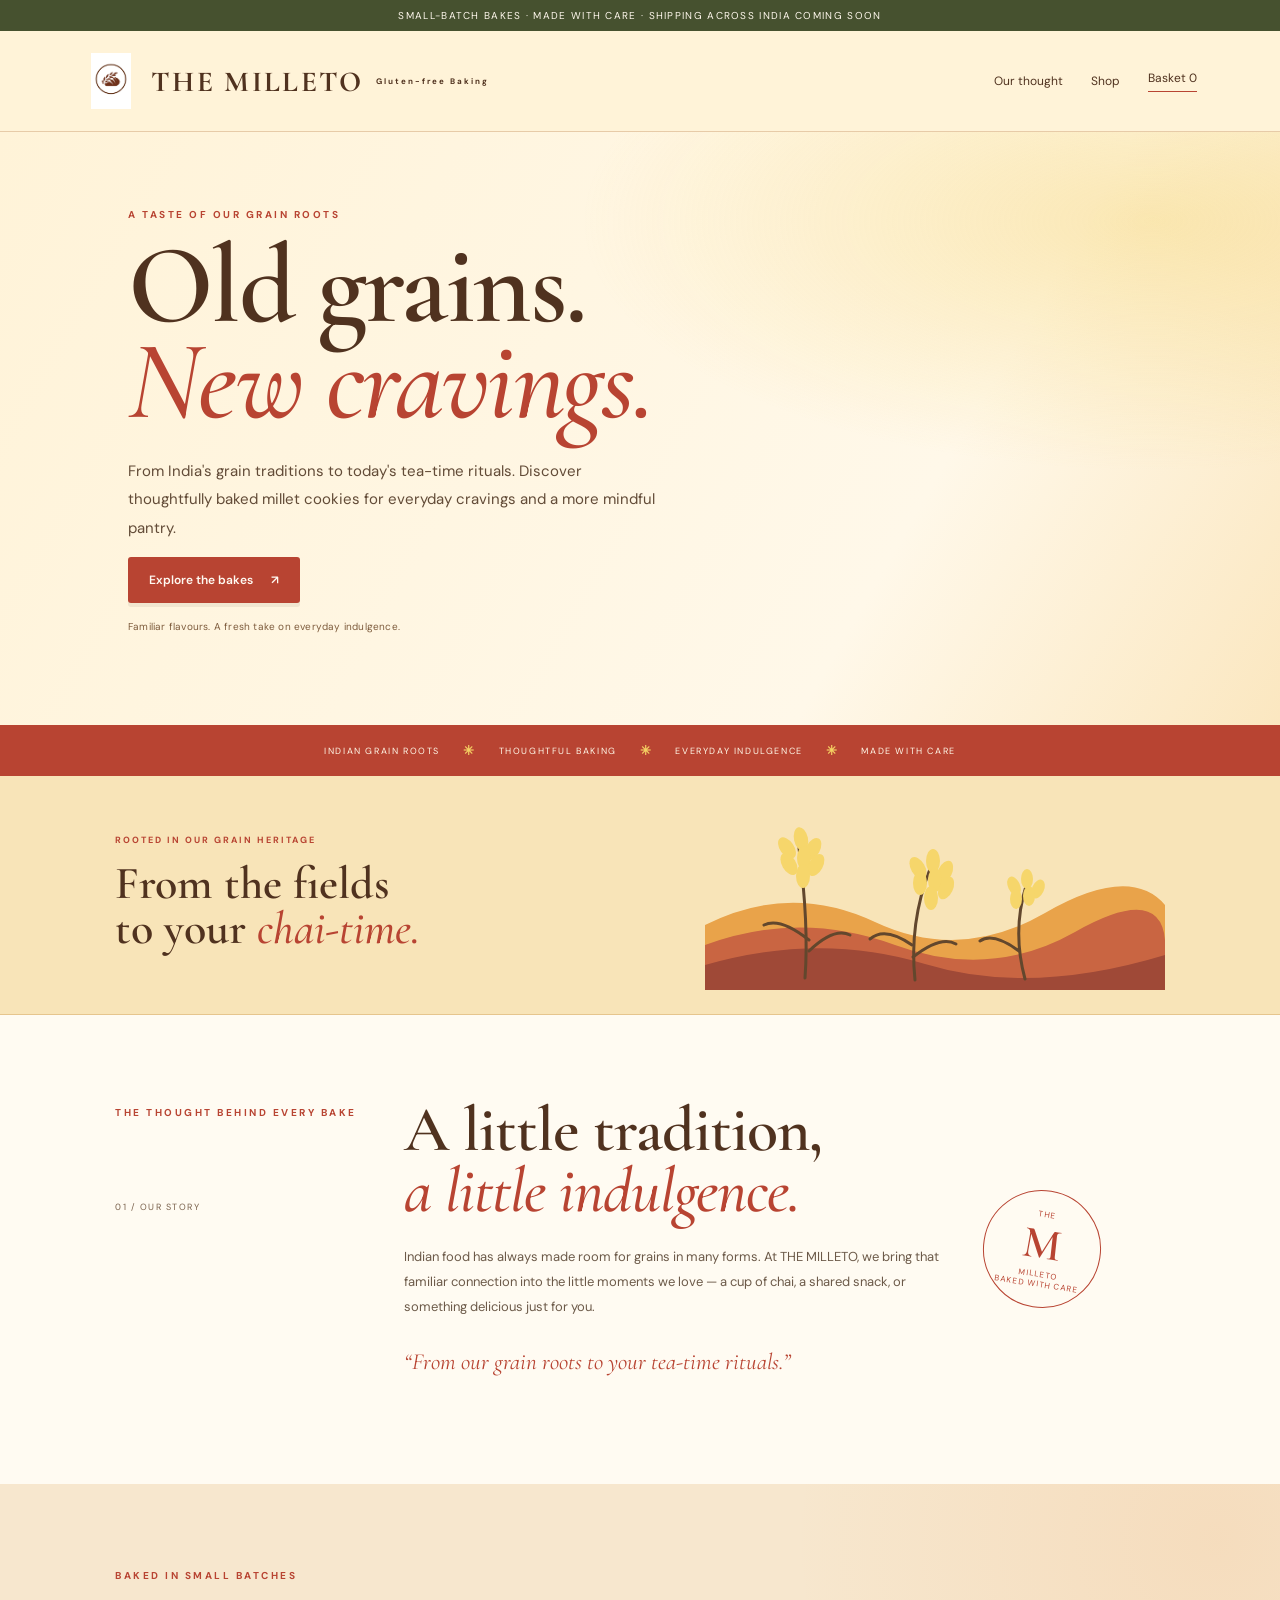
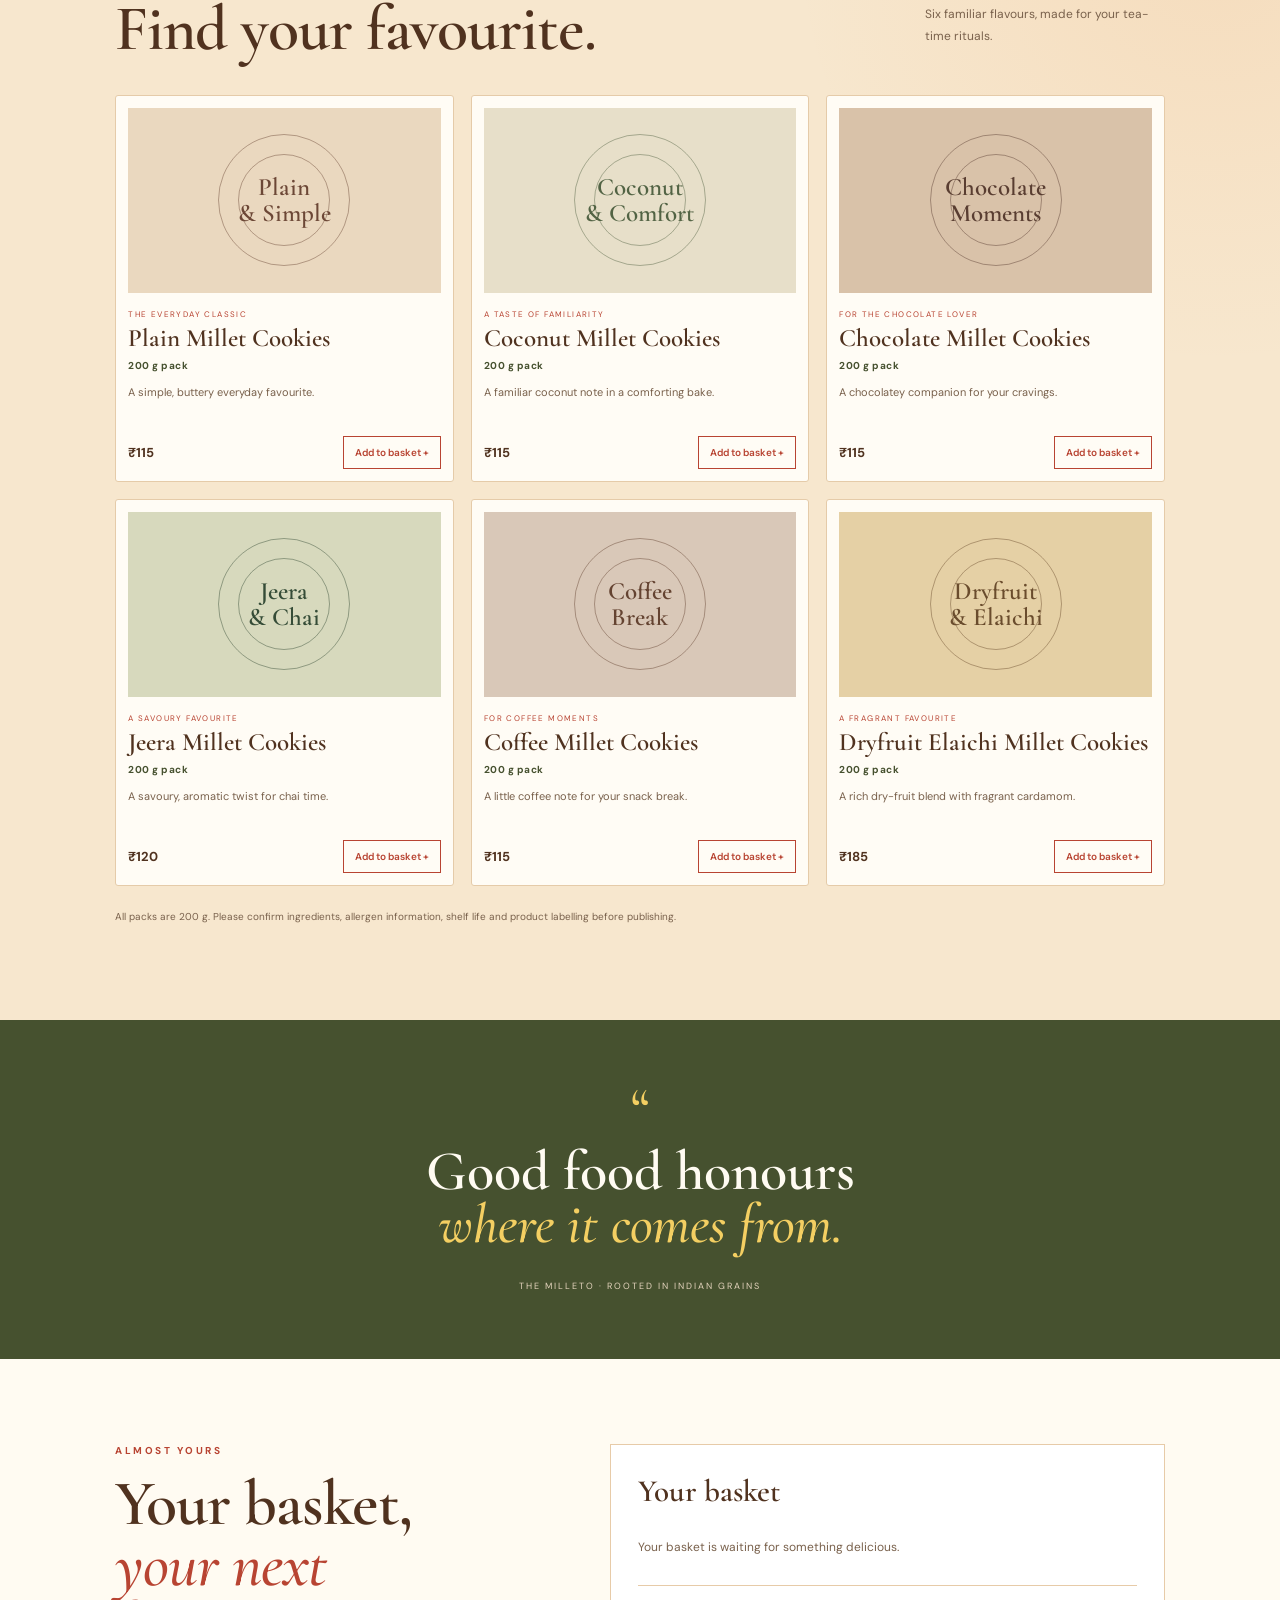
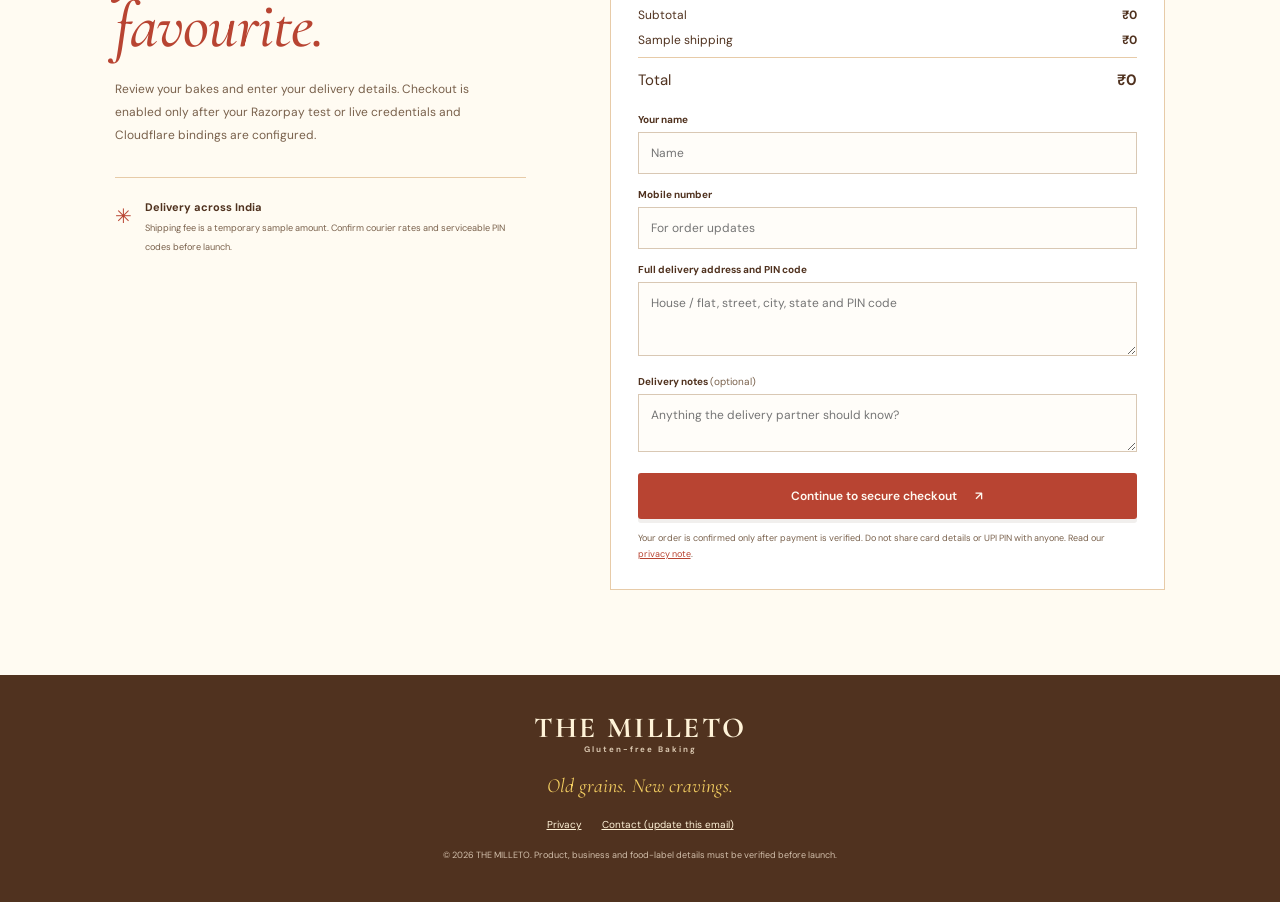
==== index.html @ 1bbe06e4 "Update index.html" ====
<!doctype html>
<html lang="en">
<head>
  <meta charset="utf-8">
  <meta name="viewport" content="width=device-width, initial-scale=1">
  <meta name="theme-color" content="#f5ebdd">
  <meta name="description" content="Thoughtfully baked millet cookies and gluten-free treats from THE MILLETO India. Old grains. New cravings.">
  <title>THE MILLETO India — Old grains. New cravings.</title>
  <link rel="preconnect" href="https://fonts.googleapis.com">
  <link rel="preconnect" href="https://fonts.gstatic.com" crossorigin>
  <link href="https://fonts.googleapis.com/css2?family=Cormorant+Garamond:wght@500;600;700&family=DM+Sans:wght@400;500;600;700&display=swap" rel="stylesheet">
  <link rel="stylesheet" href="/styles.css">
  <script src="https://checkout.razorpay.com/v1/checkout.js" defer></script>
  <script src="/app.js" defer></script>
</head>
<body>
  <div class="announcement">Small-batch bakes · Made with care · Shipping across India coming soon</div>
  <header class="site-header">
    <a class="wordmark" href="/" aria-label="THE MILLETO home">
      <img
        class="brand-logo"
        src="Logo.png"
        alt="
      >
      <span class="wordmark-text">
      <span>THE MILLETO</span>
<small>Gluten-free Baking</small>
    </a>
    <nav><a href="#story">Our thought</a><a href="#shop">Shop</a><a href="#checkout" class="nav-cart">Basket <span id="count">0</span></a></nav>
  </header>

  <main>
    <section class="hero">
      <div class="hero-copy">
        <p class="eyebrow">A taste of our grain roots</p>
        <h1>Old grains.<br><em>New cravings.</em></h1>
        <p class="hero-intro">From India's grain traditions to today's tea-time rituals. Discover thoughtfully baked millet cookies for everyday cravings and a more mindful pantry.</p>
        <a class="button" href="#shop">Explore the bakes <span aria-hidden="true">↗</span></a>
        <p class="hero-note">Familiar flavours. A fresh take on everyday indulgence.</p>
    </section>
<section class="ticker" aria-label="Brand values"><span>Indian grain roots</span><b>✳</b><span>Thoughtful baking</span><b>✳</b><span>Everyday indulgence</span><b>✳</b><span>Made with care</span>
    </section>
<section class="harvest-band" aria-label="Illustrated millet harvest">
  <div class="harvest-inner">
    <div class="harvest-copy">
      <span class="harvest-kicker">ROOTED IN OUR GRAIN HERITAGE</span>
      <p>From the fields<br>to your <em>chai-time.</em></p>
    </div>

    <svg class="harvest-illustration"
         viewBox="0 0 460 190"
         xmlns="http://www.w3.org/2000/svg"
         role="img"
         aria-label="Golden millet stalks growing above warm rolling farm fields">

      <!-- Distant fields -->
      <path d="M0 125 Q85 82 170 122 T340 113 T460 105 L460 190 L0 190Z"
            fill="#E9A34A"/>
      <path d="M0 145 Q95 110 190 145 T370 132 T460 140 L460 190 L0 190Z"
            fill="#C96542"/>
      <path d="M0 165 Q115 132 220 164 T460 155 L460 190 L0 190Z"
            fill="#9F4937"/>

      <!-- Millet stalks -->
      <g fill="none" stroke="#62472D" stroke-width="3"
         stroke-linecap="round" stroke-linejoin="round">
        <path d="M100 178 Q104 125 94 48"/>
        <path d="M104 140 Q75 117 59 125"/>
        <path d="M104 151 Q129 127 145 135"/>

        <path d="M210 180 Q204 123 225 69"/>
        <path d="M207 145 Q180 126 165 139"/>
        <path d="M208 157 Q236 135 251 144"/>

        <path d="M320 179 Q307 131 321 86"/>
        <path d="M314 151 Q288 132 275 141"/>
      </g>

      <!-- Millet seed heads -->
      <g fill="#F6D66B">
        <ellipse cx="82" cy="48" rx="7" ry="12" transform="rotate(-35 82 48)"/>
        <ellipse cx="96" cy="39" rx="7" ry="12" transform="rotate(-12 96 39)"/>
        <ellipse cx="108" cy="49" rx="7" ry="12" transform="rotate(28 108 49)"/>
        <ellipse cx="84" cy="64" rx="7" ry="12" transform="rotate(-30 84 64)"/>
        <ellipse cx="99" cy="58" rx="7" ry="12"/>
        <ellipse cx="111" cy="65" rx="7" ry="12" transform="rotate(28 111 65)"/>
        <ellipse cx="98" cy="76" rx="7" ry="12"/>

        <ellipse cx="213" cy="68" rx="7" ry="12" transform="rotate(-30 213 68)"/>
        <ellipse cx="228" cy="61" rx="7" ry="12"/>
        <ellipse cx="240" cy="72" rx="7" ry="12" transform="rotate(25 240 72)"/>
        <ellipse cx="215" cy="83" rx="7" ry="12"/>
        <ellipse cx="230" cy="80" rx="7" ry="12"/>
        <ellipse cx="241" cy="88" rx="7" ry="12" transform="rotate(25 241 88)"/>
        <ellipse cx="226" cy="98" rx="7" ry="12"/>

        <ellipse cx="309" cy="86" rx="6" ry="10" transform="rotate(-25 309 86)"/>
        <ellipse cx="322" cy="79" rx="6" ry="10"/>
        <ellipse cx="333" cy="89" rx="6" ry="10" transform="rotate(25 333 89)"/>
        <ellipse cx="311" cy="99" rx="6" ry="10"/>
        <ellipse cx="324" cy="96" rx="6" ry="10"/>
      </g>
    </svg>
  </div>
</section>
    <section class="story section-wrap" id="story">
      <div class="story-label"><span class="eyebrow">The thought behind every bake</span><span class="story-number">01 / OUR STORY</span></div>
      <div class="story-copy">
        <h2>A little tradition,<br><em>a little indulgence.</em></h2>
        <p>Indian food has always made room for grains in many forms. At THE MILLETO, we bring that familiar connection into the little moments we love — a cup of chai, a shared snack, or something delicious just for you.</p>
        <p class="pull-quote">“From our grain roots to your tea-time rituals.”</p>
      </div>
      <div class="story-seal"><span>THE</span><strong>M</strong><span>MILLETO<br>BAKED WITH CARE</span></div>
    </section>

    <section class="shop section-wrap" id="shop">
      <div class="section-heading">
        <div><p class="eyebrow">Baked in small batches</p><h2>Find your favourite.</h2></div>
        <p>Six familiar flavours, made for your tea-time rituals.</p>
      </div>
      <div id="products" class="product-grid" aria-live="polite">
        <p>Loading the bakes…</p>
      </div>
      <p class="shop-disclaimer">All packs are 200 g. Please confirm ingredients, allergen information, shelf life and product labelling before publishing.</p>
    </section>

    <section class="quote-band">
      <span class="quote-mark">“</span>
      <p>Good food honours<br><em>where it comes from.</em></p>
      <span class="quote-credit">THE MILLETO · ROOTED IN INDIAN GRAINS</span>
    </section>

    <section class="checkout-wrap section-wrap" id="checkout">
      <div class="checkout-intro">
        <p class="eyebrow">Almost yours</p>
        <h2>Your basket,<br><em>your next favourite.</em></h2>
        <p>Review your bakes and enter your delivery details. Checkout is enabled only after your Razorpay test or live credentials and Cloudflare bindings are configured.</p>
        <div class="shipping-note"><span>✳</span><div><strong>Delivery across India</strong><br><small>Shipping fee is a temporary sample amount. Confirm courier rates and serviceable PIN codes before launch.</small></div></div>
      </div>
      <div class="checkout-card">
        <h3>Your basket</h3>
        <div id="cart-items" class="cart-items"><p class="empty-cart">Your basket is waiting for something delicious.</p></div>
        <div class="totals"><div><span>Subtotal</span><strong>₹<span id="subtotal">0</span></strong></div><div><span>Sample shipping</span><strong>₹<span id="shipping">80</span></strong></div><div class="grand-total"><span>Total</span><strong>₹<span id="total">0</span></strong></div></div>
        <form id="order-form">
          <label for="customer-name">Your name</label><input id="customer-name" name="name" autocomplete="name" maxlength="100" required placeholder="Name">
          <label for="customer-phone">Mobile number</label><input id="customer-phone" name="phone" type="tel" autocomplete="tel" maxlength="20" required placeholder="For order updates">
          <label for="customer-address">Full delivery address and PIN code</label><textarea id="customer-address" name="address" autocomplete="street-address" rows="3" maxlength="1000" required placeholder="House / flat, street, city, state and PIN code"></textarea>
          <label for="customer-notes">Delivery notes <span class="optional">(optional)</span></label><textarea id="customer-notes" name="notes" rows="2" maxlength="500" placeholder="Anything the delivery partner should know?"></textarea>
          <button id="checkout-button" class="button button-full" type="submit">Continue to secure checkout <span aria-hidden="true">↗</span></button>
          <p id="order-message" class="form-message" role="status" aria-live="polite"></p>
        </form>
        <p class="fine-print">Your order is confirmed only after payment is verified. Do not share card details or UPI PIN with anyone. Read our <a href="/privacy.html">privacy note</a>.</p>
      </div>
    </section>
  </main>

  <footer class="site-footer">
    <a class="wordmark footer-wordmark" href="/"> 
      <span>THE MILLETO</span>
      <small>Gluten-free Baking</small>
    </a>
    <p>Old grains. New cravings.</p>
    <div class="footer-links"><a href="/privacy.html">Privacy</a><a href="mailto:hello@example.com">Contact (update this email)</a></div>
    <small>© <span id="year"></span> THE MILLETO. Product, business and food-label details must be verified before launch.</small>
  </footer>
</body>
</html>
---- styles.css ----
:root {
  --cream: #FFF3D8;
  --paper: #FFFBF2;
  --brown: #50321F;
  --terracotta: #B84432;
  --green: #46512F;
  --saffron: #F4CF62;
  --line: #E7CBA8;
  --muted: #79614C;

  --orange: #E88735;
  --field: #D9A044;
  --rose: #C85C43;
  --light-yellow: #FFF0B7;

  --serif: "Cormorant Garamond", Georgia, serif;
  --sans: "DM Sans", Arial, sans-serif;
}
*{box-sizing:border-box}
html{scroll-behavior:smooth;scroll-padding-top:24px}
body{margin:0;background:var(--paper);color:var(--brown);font-family:var(--sans);-webkit-font-smoothing:antialiased}
a{color:inherit}
.announcement{background:var(--green);color:#fff8ed;text-align:center;padding:9px 14px;font-size:10px;letter-spacing:1.3px;text-transform:uppercase}
.site-header{display:flex;align-items:center;justify-content:space-between;padding:22px 6.5%;gap:24px;background:var(--cream);border-bottom:1px solid var(--line)}
.wordmark{text-decoration:none;display:inline-flex;flex-direction:column;gap:2px}
.wordmark>span{font-family:var(--serif);font-size:29px;font-weight:700;letter-spacing:2.3px;line-height:1}
.wordmark small{font-size:8px;letter-spacing:2px;font-weight:700}
nav{display:flex;align-items:center;gap:28px;font-size:12px}
nav a{text-decoration:none}
.nav-cart{border-bottom:1px solid var(--terracotta);padding-bottom:5px}
.hero{display:grid;grid-template-columns:1.08fr .92fr;min-height:530px;background:var(--cream);padding:55px 9% 68px;gap:6%;align-items:center;overflow:hidden}
.hero-copy{max-width:570px}
.eyebrow{font-size:10px;font-weight:700;letter-spacing:2.5px;text-transform:uppercase;color:var(--terracotta);margin:0 0 17px}
h1,h2,h3{font-family:var(--serif);font-weight:600}
h1{font-size:clamp(58px,7.7vw,100px);line-height:.83;letter-spacing:-2.6px;margin:0 0 26px}
h1 em,h2 em,.quote-band em{color:var(--terracotta);font-weight:500}
.hero-intro{max-width:460px;line-height:1.85;font-size:14px;color:#645142}
.button{display:inline-flex;justify-content:center;align-items:center;gap:18px;background:var(--terracotta);color:#fffaf2;text-decoration:none;border:0;border-radius:2px;padding:15px 21px;font:600 12px var(--sans);cursor:pointer;transition:background .2s,transform .2s}
.button:hover{background:var(--green);transform:translateY(-1px)}
.hero-note{font-size:10px;color:var(--muted);margin-top:17px;letter-spacing:.2px}
.hero-art{height:360px;max-width:420px;width:100%;justify-self:center;position:relative;background:#e7d6bd;border-radius:48% 48% 3px 3px;overflow:hidden;border:1px solid #d4bea0}
.sun{position:absolute;width:215px;height:215px;border-radius:50%;background:var(--saffron);right:7%;top:7%;opacity:.9}
.cookie{position:absolute;width:135px;height:135px;border-radius:50%;background:#b97b45;border:9px solid #d49a5e;box-shadow:inset 0 0 0 3px #a86a3b;z-index:2}
.cookie i{position:absolute;width:10px;height:10px;border-radius:50%;background:#65432e}
.cookie i:nth-child(1){top:25%;left:30%}.cookie i:nth-child(2){top:55%;left:63%}.cookie i:nth-child(3){top:70%;left:30%}
.cookie-one{left:10%;top:30%;transform:rotate(-18deg)}
.cookie-two{right:8%;bottom:13%;transform:rotate(13deg);background:#8c5636;border-color:#bd8050}
.art-caption{position:absolute;z-index:3;left:36%;top:43%;font:700 12px var(--sans);letter-spacing:2px;line-height:1.8;color:var(--green);transform:rotate(-7deg)}
.art-stem{position:absolute;width:3px;height:260px;background:var(--green);bottom:-30px;left:48%;transform:rotate(23deg);opacity:.7}
.grain{position:absolute;color:var(--green);font-size:75px;z-index:1;opacity:.8}.grain-one{top:12%;left:22%;transform:rotate(75deg)}.grain-two{right:10%;top:28%;transform:rotate(-35deg)}
.ticker{display:flex;justify-content:center;align-items:center;gap:23px;padding:17px 10px;background:var(--terracotta);color:#fff8ed;font-size:9px;letter-spacing:1.6px;text-transform:uppercase;flex-wrap:wrap}
.ticker b{color:var(--saffron);font-size:13px}
.section-wrap{padding:85px 9%}
.story{display:grid;grid-template-columns:.7fr 1.5fr .5fr;gap:35px;align-items:center}
.story-label{align-self:start}.story-number{display:block;margin-top:80px;font-size:9px;letter-spacing:1.5px;color:var(--muted)}
.story h2,.section-heading h2,.checkout-intro h2{font-size:clamp(42px,5vw,64px);line-height:.95;margin:0 0 22px;letter-spacing:-1px}
.story-copy>p:not(.pull-quote){font-size:13px;line-height:1.95;color:#6c5a49;max-width:560px}
.pull-quote{font:italic 23px var(--serif);color:var(--terracotta);margin-top:28px}
.story-seal{width:118px;height:118px;border:1px solid var(--terracotta);border-radius:50%;display:flex;flex-direction:column;justify-content:center;align-items:center;text-align:center;color:var(--terracotta);transform:rotate(9deg);font-size:8px;letter-spacing:1px}
.story-seal strong{font:600 45px var(--serif);line-height:1.1}
.shop{background:#f1e4d2}
.section-heading{display:flex;justify-content:space-between;align-items:end;gap:25px;margin-bottom:35px}
.section-heading h2{margin:0}
.section-heading>p{max-width:240px;font-size:12px;line-height:1.8;color:var(--muted)}
.product-grid{display:grid;grid-template-columns:repeat(3,minmax(0,1fr));gap:17px}
.product-card{background:var(--paper);border:1px solid #e1cfb8;padding:12px;min-width:0}
.product-art{height:185px;display:flex;align-items:center;justify-content:center;position:relative;overflow:hidden;background:var(--art-bg,#ead8bf);color:var(--green)}
.product-art:before{content:"";position:absolute;width:130px;height:130px;border:1px solid currentColor;border-radius:50%;opacity:.45}
.product-art:after{content:"";position:absolute;width:90px;height:90px;border:1px solid currentColor;border-radius:50%;opacity:.45}
.product-symbol{position:relative;z-index:1;font:600 25px var(--serif);text-align:center;line-height:1.05;max-width:125px}
.product-kicker{font-size:8px;text-transform:uppercase;letter-spacing:1.4px;color:var(--terracotta);margin-top:16px}
.product-card h3{font-size:25px;line-height:1;margin:7px 0}
.pack-size{font-size:10px;letter-spacing:.5px;font-weight:700;color:var(--green);margin:8px 0}
.product-description{font-size:11px;line-height:1.65;color:var(--muted);min-height:38px}
.product-bottom{display:flex;justify-content:space-between;align-items:center;gap:8px;margin-top:15px}
.product-price{font-size:13px;font-weight:700}
.add-button{background:transparent;border:1px solid var(--terracotta);color:var(--terracotta);padding:9px 11px;font:600 10px var(--sans);cursor:pointer}
.add-button:hover{background:var(--terracotta);color:white}
.shop-disclaimer{font-size:10px;line-height:1.7;color:var(--muted);margin-top:22px}
.quote-band{background:var(--green);color:var(--paper);text-align:center;padding:65px 20px}
.quote-mark{font:60px var(--serif);color:var(--saffron);line-height:.8}
.quote-band p{font:600 clamp(34px,5vw,56px)/.95 var(--serif);margin:12px 0 22px}
.quote-band em{color:var(--saffron)}
.quote-credit{font-size:9px;letter-spacing:2px;color:#e4d4bd}
.checkout-wrap{display:grid;grid-template-columns:.85fr 1.15fr;gap:8%;align-items:start}
.checkout-intro{position:sticky;top:30px}
.checkout-intro>p:not(.eyebrow){font-size:12px;line-height:1.9;color:var(--muted);max-width:360px}
.shipping-note{display:flex;gap:13px;margin-top:30px;padding-top:20px;border-top:1px solid var(--line);font-size:11px;line-height:1.8}
.shipping-note>span{color:var(--terracotta);font-size:20px}
.shipping-note small{color:var(--muted)}
.checkout-card{background:white;border:1px solid var(--line);padding:27px}
.checkout-card h3{font-size:31px;margin:0 0 17px}
.cart-row{display:grid;grid-template-columns:1fr auto;gap:10px;align-items:center;padding:12px 0;border-bottom:1px solid #eee4d8;font-size:11px}
.cart-row small{display:block;color:var(--muted);margin-top:4px}
.qty-controls{display:flex;align-items:center;gap:9px}
.qty-controls button{border:1px solid var(--line);background:var(--paper);width:27px;height:27px;cursor:pointer;color:var(--brown)}
.empty-cart{font-size:12px;color:var(--muted);padding:12px 0}
.totals{margin:18px 0 23px;border-top:1px solid var(--line);padding-top:12px;font-size:12px}
.totals>div{display:flex;justify-content:space-between;margin:9px 0}
.grand-total{border-top:1px solid var(--line);padding-top:12px;font-size:15px}
label{display:block;font-size:10px;font-weight:700;margin:14px 0 6px}
.optional{font-weight:400;color:var(--muted)}
input,textarea{width:100%;border:1px solid #d9c8b4;background:#fffdf9;border-radius:0;padding:12px;font:12px var(--sans);color:var(--brown)}
input:focus,textarea:focus{outline:2px solid #c68a72;outline-offset:1px}
textarea{resize:vertical}
.button-full{width:100%;margin-top:16px}
.form-message{font-size:11px;line-height:1.7;color:var(--terracotta);overflow-wrap:anywhere}
.fine-print{font-size:9px;line-height:1.8;color:var(--muted);margin-bottom:0}
.fine-print a{color:var(--terracotta)}
.site-footer{background:var(--brown);color:var(--cream);padding:38px 7%;text-align:center}
.footer-wordmark{color:var(--cream)}.footer-wordmark small{color:#d8c5ae}
.site-footer>p{font:italic 20px var(--serif);color:var(--saffron)}
.footer-links{display:flex;justify-content:center;gap:20px;margin:17px}
.footer-links a{font-size:10px;color:var(--cream)}
.site-footer>small{display:block;font-size:9px;color:#d1beaa;line-height:1.7}
@media(max-width:900px){.hero{padding:50px 6%;grid-template-columns:1fr  .8fr}.hero-art{height:310px}.product-grid{grid-template-columns:repeat(2,minmax(0,1fr))}.story{grid-template-columns:.5fr 1.5fr}.story-seal{display:none}.story-number{margin-top:45px}.checkout-wrap{gap:5%}}
@media(max-width:720px){.product-grid{grid-template-columns:repeat(2,minmax(0,1fr))}.product-art{height:160px}}
@media(max-width:620px){.site-header{padding:18px 5%;align-items:flex-start}.wordmark>span{font-size:24px}.wordmark small{font-size:7px;letter-spacing:1.2px}nav{gap:13px;font-size:10px;padding-top:5px}.hero{grid-template-columns:1fr;padding:52px 7% 35px;gap:30px}.hero-art{height:285px;width:min(100%,340px)}h1{font-size:66px}.ticker{gap:10px;font-size:8px}.section-wrap{padding:58px 6%}.story{grid-template-columns:1fr;gap:20px}.story-number{margin-top:12px}.story h2,.section-heading h2,.checkout-intro h2{font-size:48px}.section-heading{display:block}.section-heading>p{margin-top:15px}.product-grid{gap:10px}.product-card{padding:9px}.product-art{height:145px}.product-card h3{font-size:22px}.pack-size{font-size:10px;letter-spacing:.5px;font-weight:700;color:var(--green);margin:8px 0}
.product-description{min-height:52px}.product-bottom{align-items:flex-start;flex-direction:column}.add-button{width:100%}.checkout-wrap{grid-template-columns:1fr;gap:25px}.checkout-intro{position:static}.checkout-card{padding:19px}.announcement{font-size:8px;letter-spacing:.7px}}
/* ==========================================
   THE MILLETO INDIA — HARVEST & BAKERY UPDATE
   ========================================== */

/* Hero: remove the second column and expand the text */
.hero {
  display: flex;
  align-items: center;
  min-height: 470px;
  padding: 76px 10% 82px;
  background:
    radial-gradient(
      ellipse at 90% 15%,
      rgba(244, 207, 98, 0.4),
      transparent 35%
    ),
    linear-gradient(120deg, #FFF3D8 0%, #FFF8E9 70%, #FBE7C0 100%);
}

.hero-copy {
  max-width: 760px;
}

.hero h1 {
  max-width: 750px;
  font-size: clamp(64px, 9vw, 112px);
  line-height: 0.86;
}

.hero-intro {
  max-width: 530px;
  color: #624B37;
  font-size: 15px;
  line-height: 1.9;
}

.hero-note {
  color: #7D5B3C;
}

/* A little more warmth in the hero heading */
.hero h1 em {
  color: var(--terracotta);
}

/* Buttons */
.button {
  background: var(--terracotta);
  border-radius: 3px;
  box-shadow: 0 4px 0 rgba(80, 50, 31, 0.08);
}

.button:hover {
  background: var(--brown);
}

/* Brand ticker */
.ticker {
  background: var(--terracotta);
  color: #FFF8E8;
}

.ticker b {
  color: var(--saffron);
}

/* New millet harvest strip */
.harvest-band {
  overflow: hidden;
  background: #F8E4B8;
  border-bottom: 1px solid #E6C58D;
  padding: 24px 9%;
}

.harvest-inner {
  max-width: 1120px;
  margin: 0 auto;
  display: grid;
  grid-template-columns: 0.85fr 1.15fr;
  align-items: center;
  gap: 30px;
}

.harvest-copy {
  position: relative;
  z-index: 1;
}

.harvest-kicker {
  font-size: 9px;
  font-weight: 700;
  letter-spacing: 2px;
  line-height: 1.7;
  color: var(--terracotta);
}

.harvest-copy p {
  font: 600 clamp(30px, 4vw, 46px)/0.98 var(--serif);
  color: var(--brown);
  margin: 12px 0;
}

.harvest-copy em {
  color: var(--terracotta);
  font-weight: 500;
}

.harvest-illustration {
  display: block;
  width: 100%;
  max-width: 460px;
  justify-self: end;
  height: auto;
}

/* Story: subtle warm background and stronger quote */
.story {
  position: relative;
  background: var(--paper);
}

.pull-quote {
  color: var(--terracotta);
}

/* Shop: brighter but still easy to read */
.shop {
  background:
    radial-gradient(
      circle at 95% 5%,
      rgba(232, 135, 53, 0.11),
      transparent 26%
    ),
    #F7E7CE;
}

.section-heading h2 {
  color: var(--brown);
}

.product-card {
  background: #FFFCF5;
  border-color: #E5CBA9;
  border-radius: 3px;
  transition: transform 0.2s, border-color 0.2s;
}

.product-card:hover {
  transform: translateY(-3px);
  border-color: var(--orange);
}

.product-art {
  background: var(--art-bg, #F5DFAF);
  color: var(--green);
}

.product-kicker {
  color: var(--terracotta);
}

.add-button {
  border-color: var(--terracotta);
  color: var(--terracotta);
}

.add-button:hover {
  background: var(--terracotta);
  color: white;
}

/* Brand quote band */
.quote-band {
  background: var(--green);
}

.quote-mark,
.quote-band em {
  color: var(--saffron);
}

/* Basket and form details */
.checkout-card {
  border-color: var(--line);
}

input:focus,
textarea:focus {
  outline-color: var(--orange);
}

/* Mobile layout */
@media (max-width: 620px) {
  .hero {
    min-height: auto;
    padding: 56px 7% 48px;
  }

  .hero h1 {
    font-size: clamp(58px, 15vw, 78px);
    line-height: 0.88;
  }

  .hero-intro {
    font-size: 13px;
  }

  .harvest-band {
    padding: 28px 7% 12px;
  }

  .harvest-inner {
    grid-template-columns: 1fr;
    gap: 8px;
  }

  .harvest-copy p {
    font-size: 36px;
  }

  .harvest-illustration {
    width: 100%;
    max-width: 390px;
    margin: 0 auto;
  }
}

/* Logo beside the brand name */
.site-header .wordmark {
  display: inline-flex;
  flex-direction: row;
  align-items: center;
  gap: 12px;
  flex-shrink: 0;
}

.brand-logo {
  width: 56px;
  height: 56px;
  object-fit: contain;
  display: block;
}

.wordmark-text {
  display: flex;
  flex-direction: column;
  gap: 4px;
}

/* Keep the brand name and tagline readable */
.wordmark-text > span {
  font-family: var(--serif);
  font-size: 29px;
  font-weight: 700;
  letter-spacing: 2px;
  line-height: 1;
}

.wordmark-text small {
  font-size: 8px;
  letter-spacing: 1.5px;
  font-weight: 700;
}

/* Smaller logo on phones */
@media (max-width: 620px) {
  .site-header .wordmark {
    gap: 8px;
  }

  .brand-logo {
    width: 40px;
    height: 40px;
  }

  .wordmark-text > span {
    font-size: 20px;
    letter-spacing: 1px;
  }

  .wordmark-text small {
    font-size: 6px;
    letter-spacing: 0.7px;
  }
}
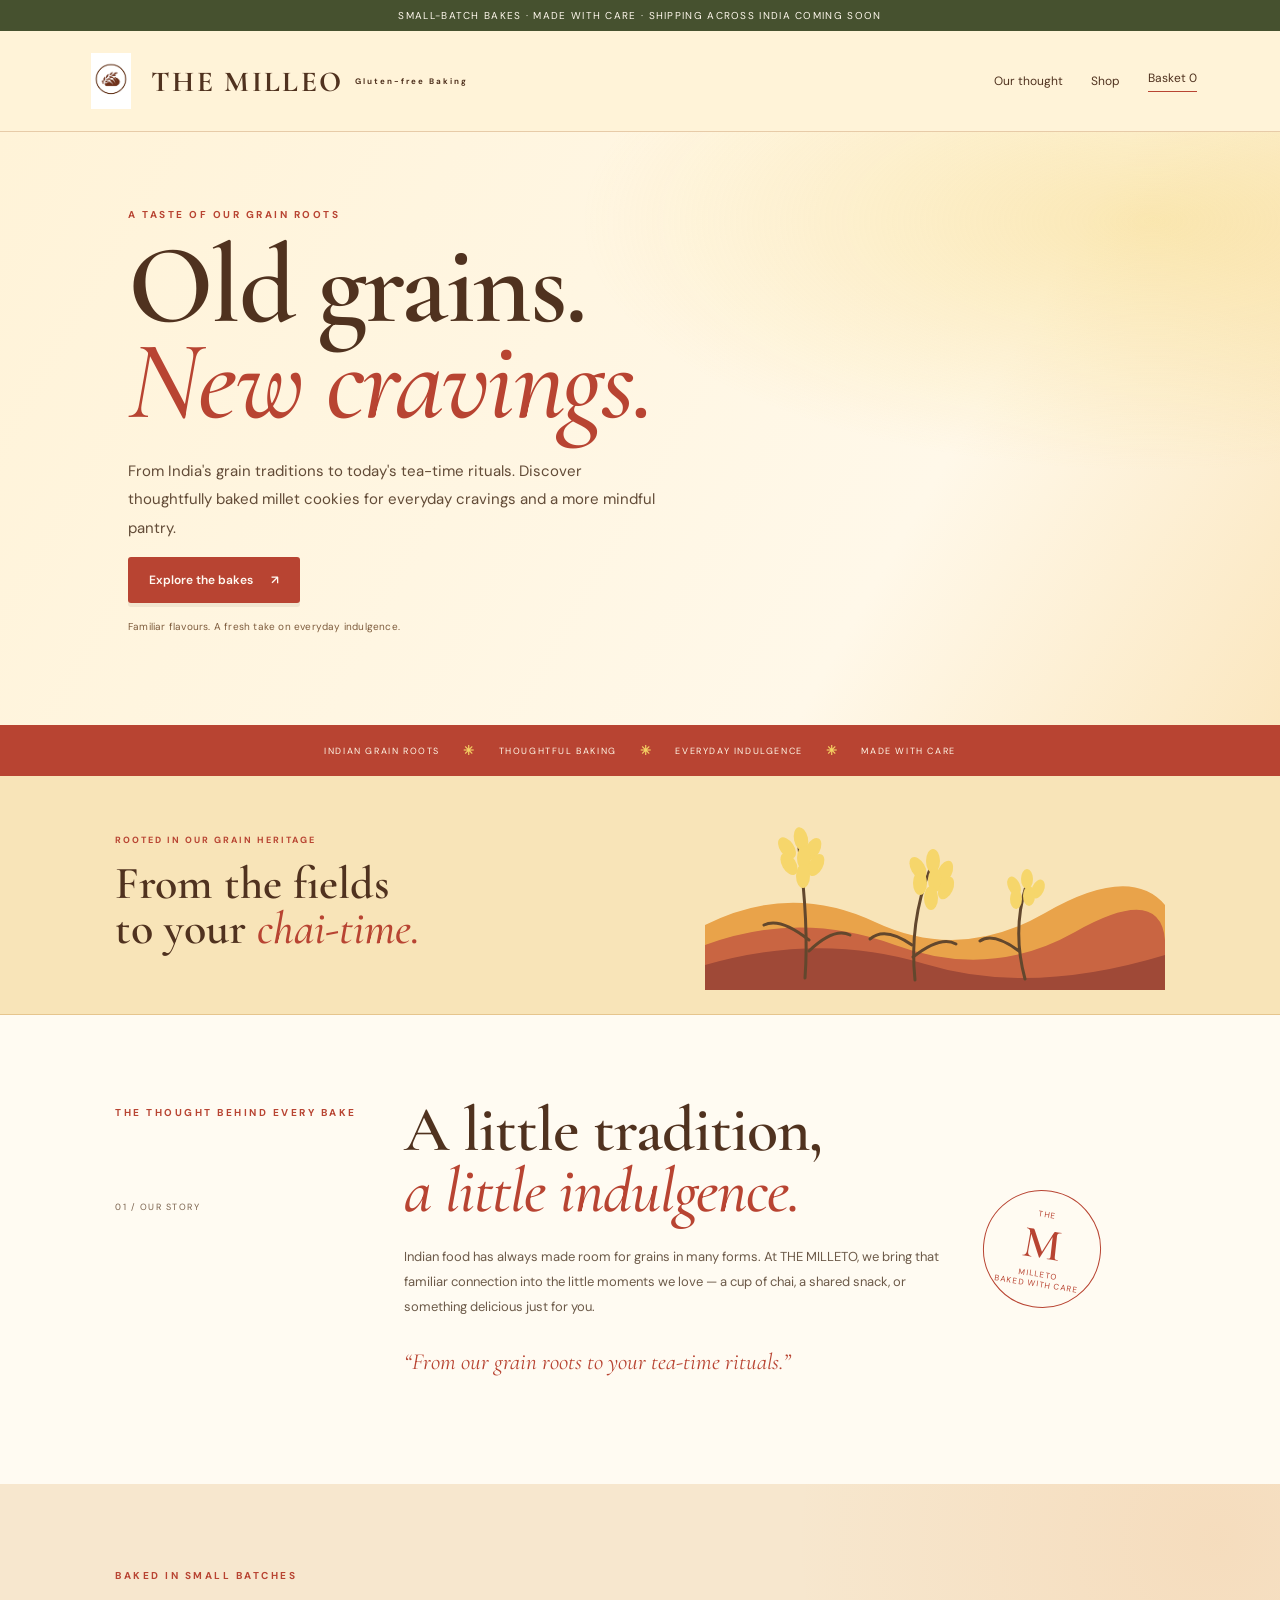
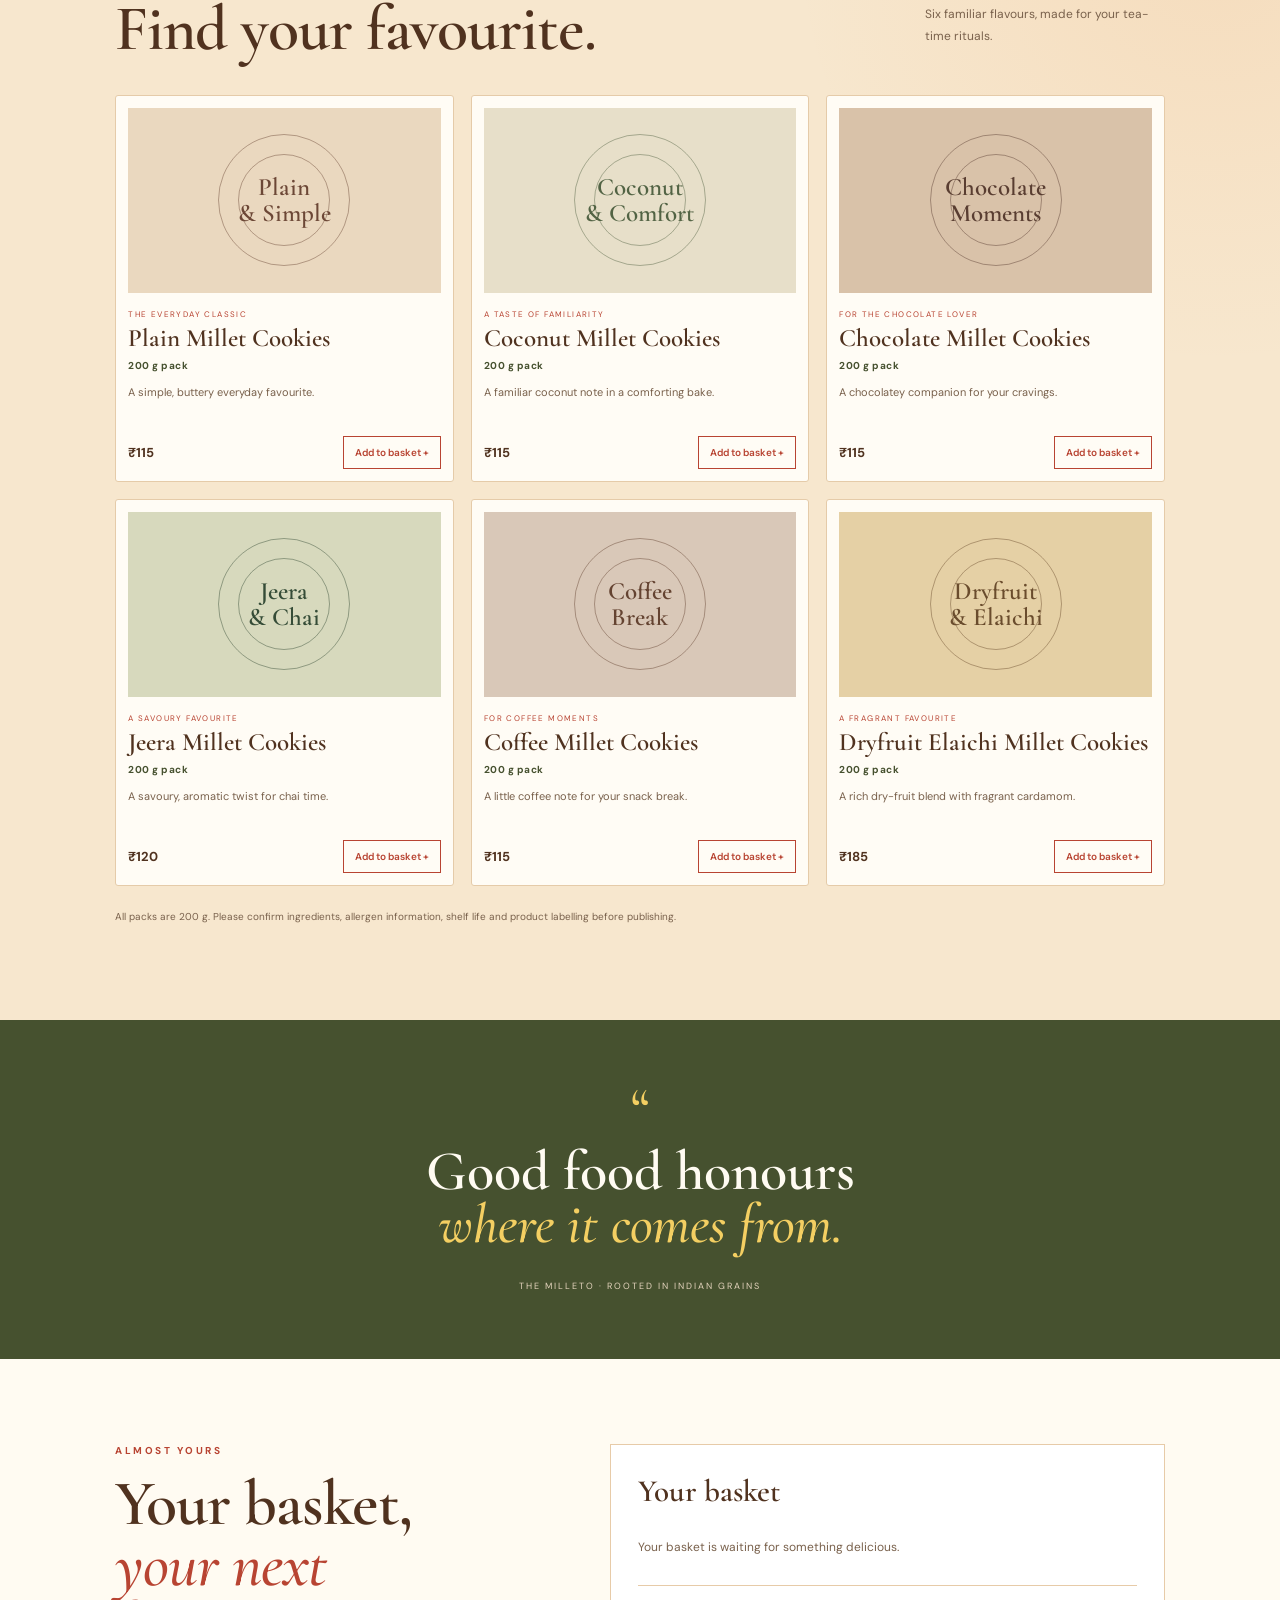
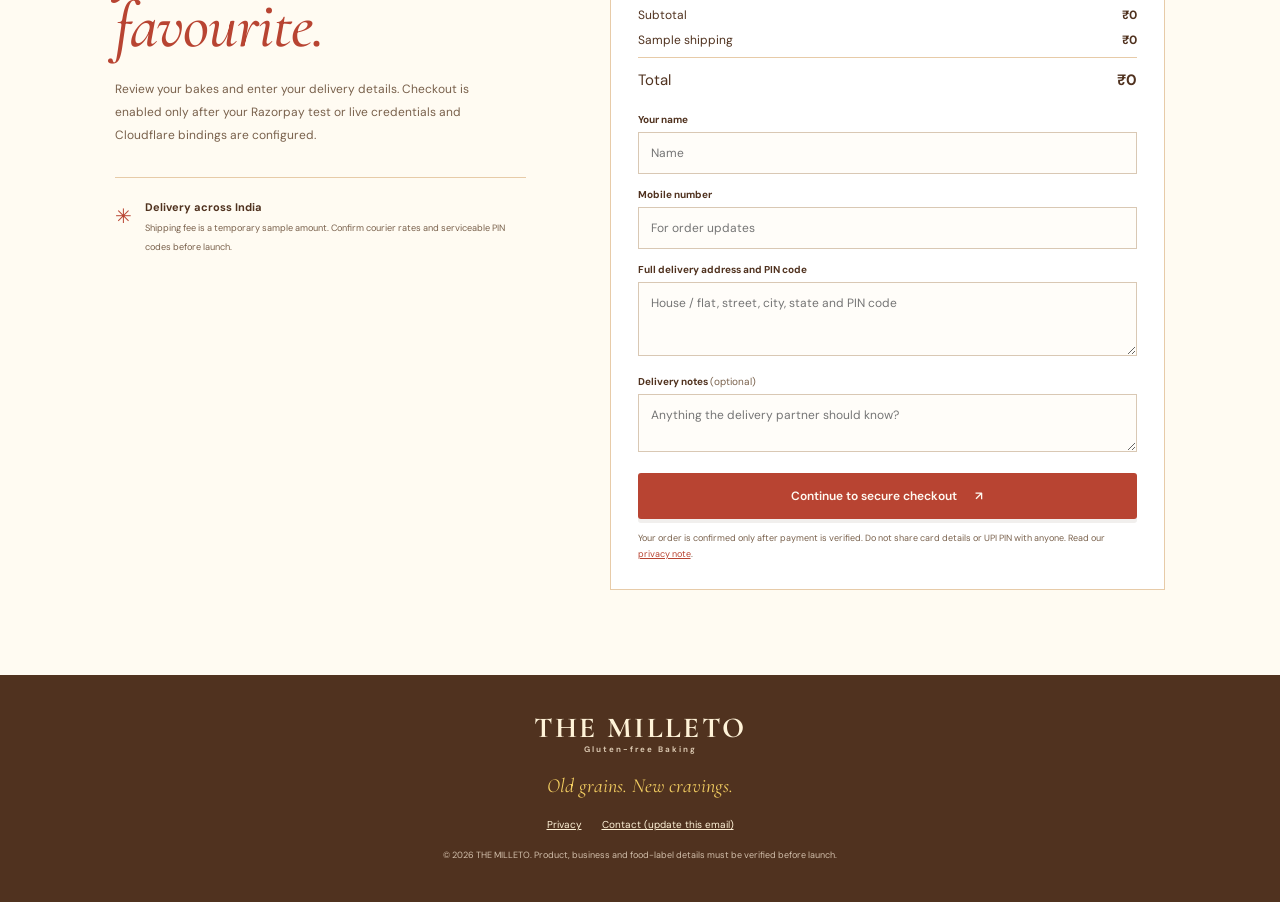
==== commit 83245f12: "Update index.html" ====
--- a/index.html
+++ b/index.html
@@ -23,8 +23,8 @@
         alt="
       >
       <span class="wordmark-text">
-      <span>THE MILLETO</span>
-<small>Gluten-free Baking</small>
+     <span>THE MILLEO</span>
+      <small>Gluten-free Baking</small>
     </a>
     <nav><a href="#story">Our thought</a><a href="#shop">Shop</a><a href="#checkout" class="nav-cart">Basket <span id="count">0</span></a></nav>
   </header>
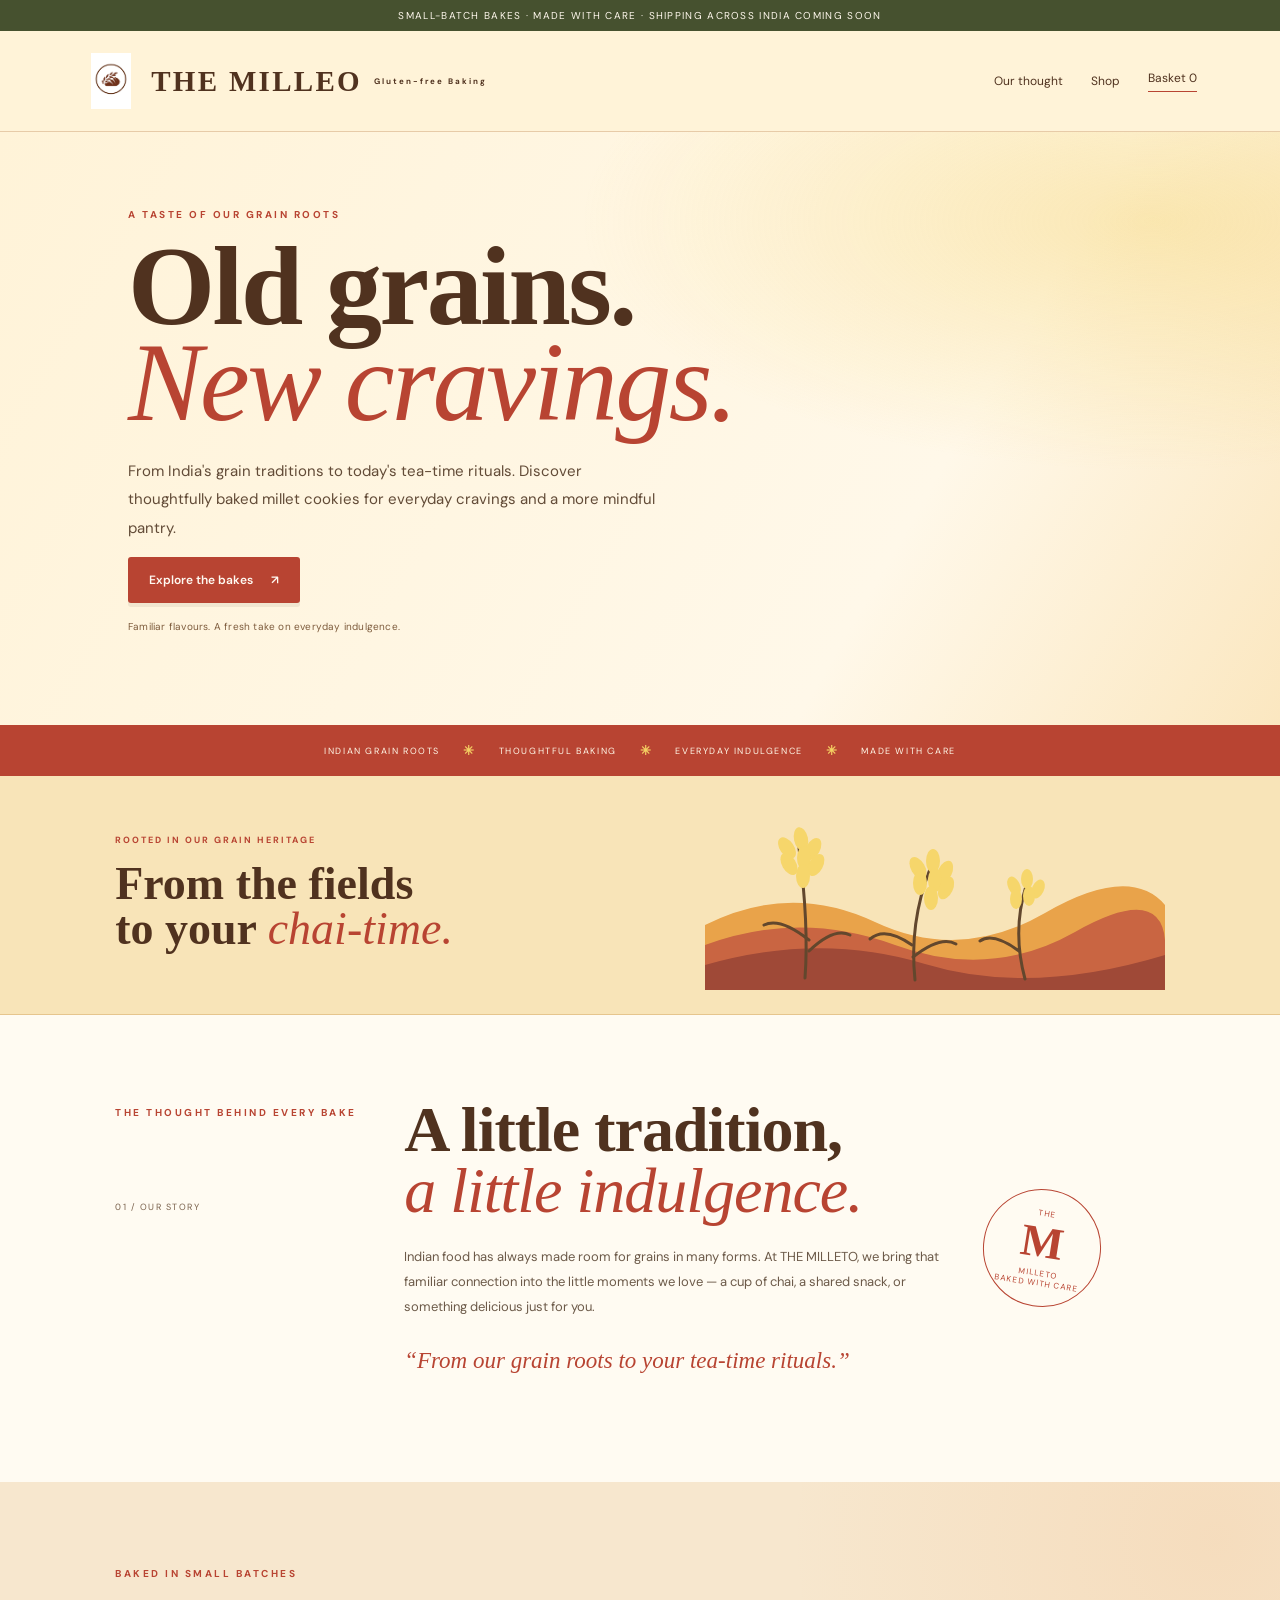
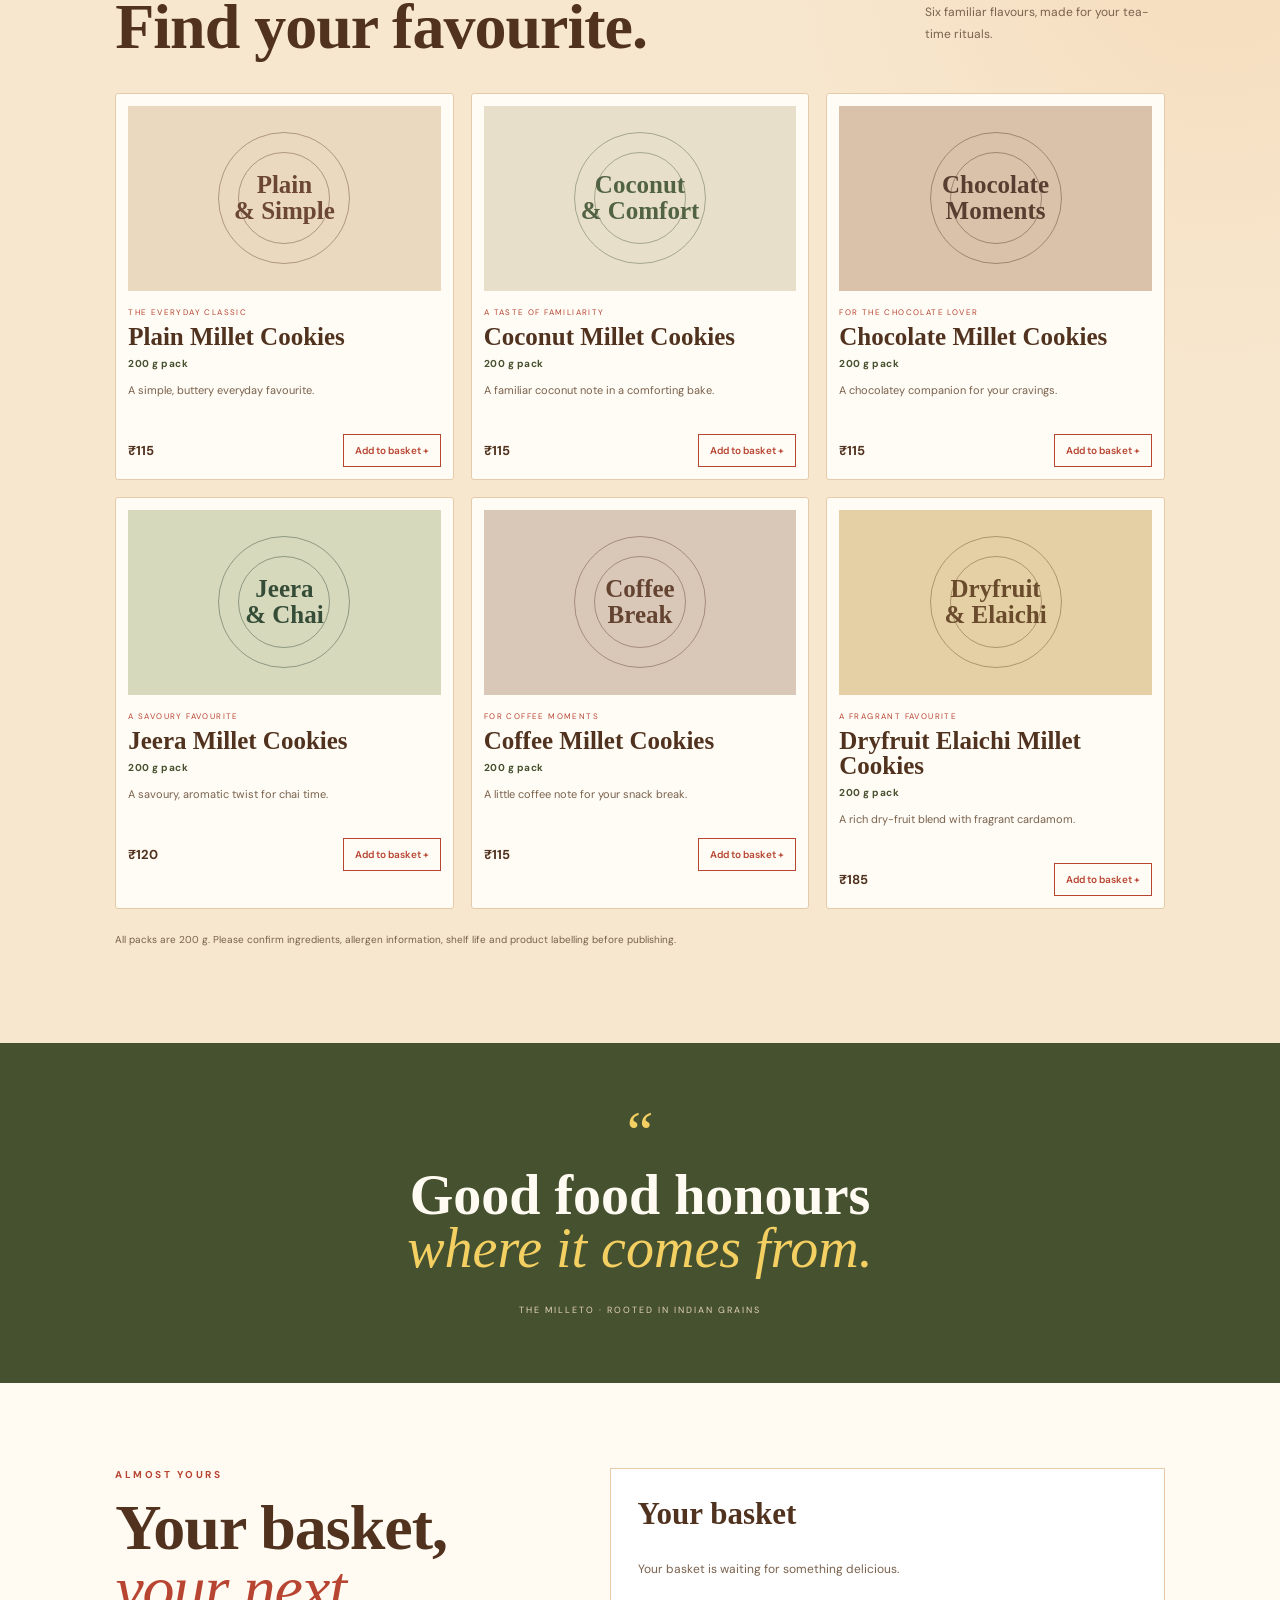
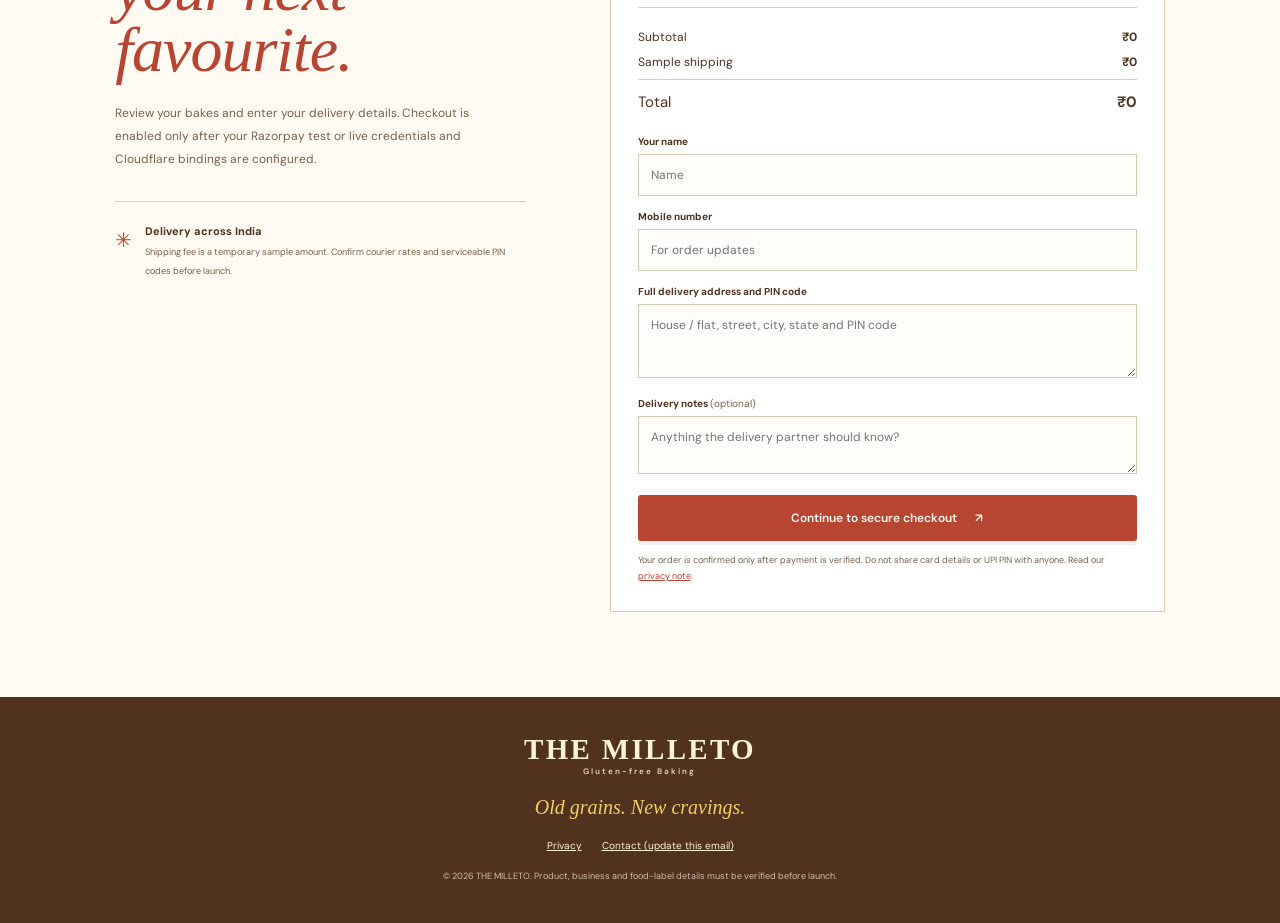
==== commit 5488f83e: "Update index.html" ====
--- a/index.html
+++ b/index.html
@@ -7,9 +7,9 @@
   <meta name="description" content="Thoughtfully baked millet cookies and gluten-free treats from THE MILLETO India. Old grains. New cravings.">
   <title>THE MILLETO India — Old grains. New cravings.</title>
   <link rel="preconnect" href="https://fonts.googleapis.com">
-  <link rel="preconnect" href="https://fonts.gstatic.com" crossorigin>
-  <link href="https://fonts.googleapis.com/css2?family=Cormorant+Garamond:wght@500;600;700&family=DM+Sans:wght@400;500;600;700&display=swap" rel="stylesheet">
-  <link rel="stylesheet" href="/styles.css">
+  <link rel="preconnect" href="https://fonts.gstatic.com" crossorigin> 
+<link href="https://fonts.googleapis.com/css2?family=DM+Sans:wght@400;500;600;700&family=Yeseva+One&display=swap" rel="stylesheet">
+ <link rel="stylesheet" href="/styles.css">
   <script src="https://checkout.razorpay.com/v1/checkout.js" defer></script>
   <script src="/app.js" defer></script>
 </head>
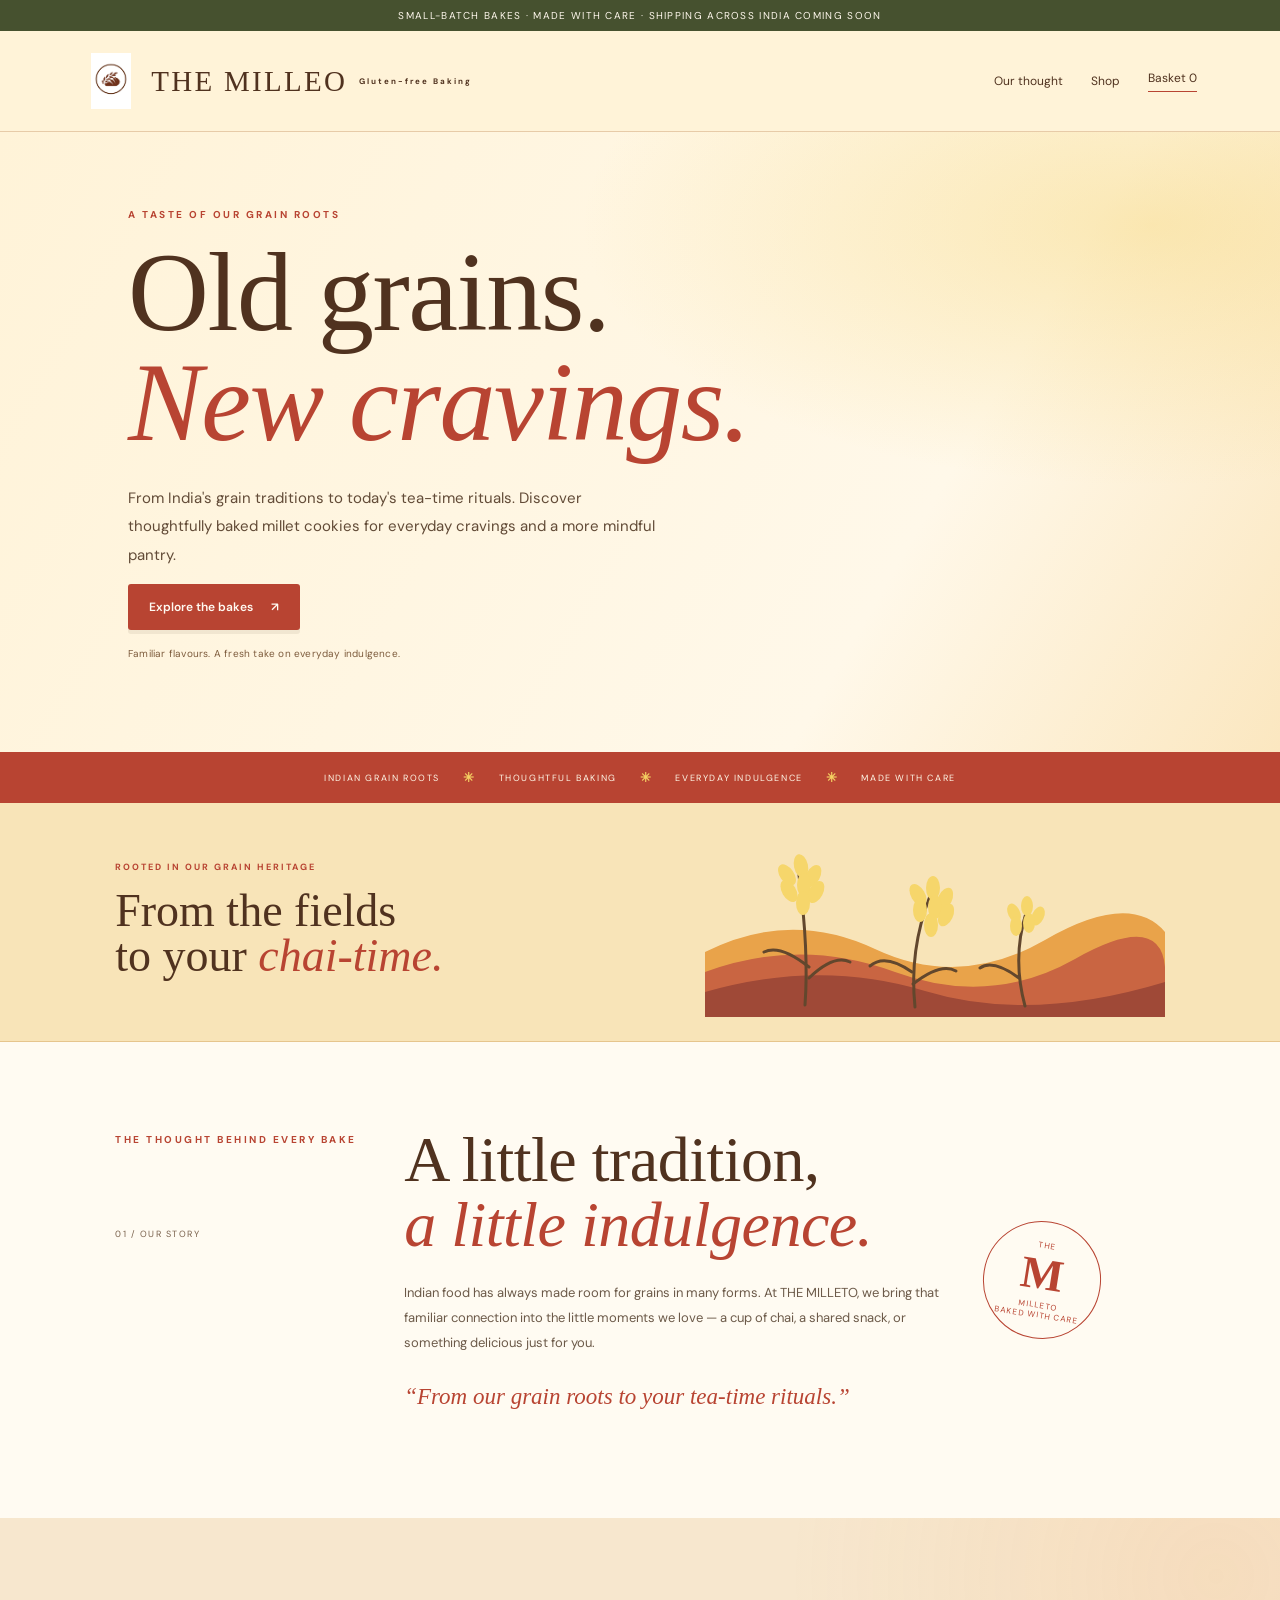
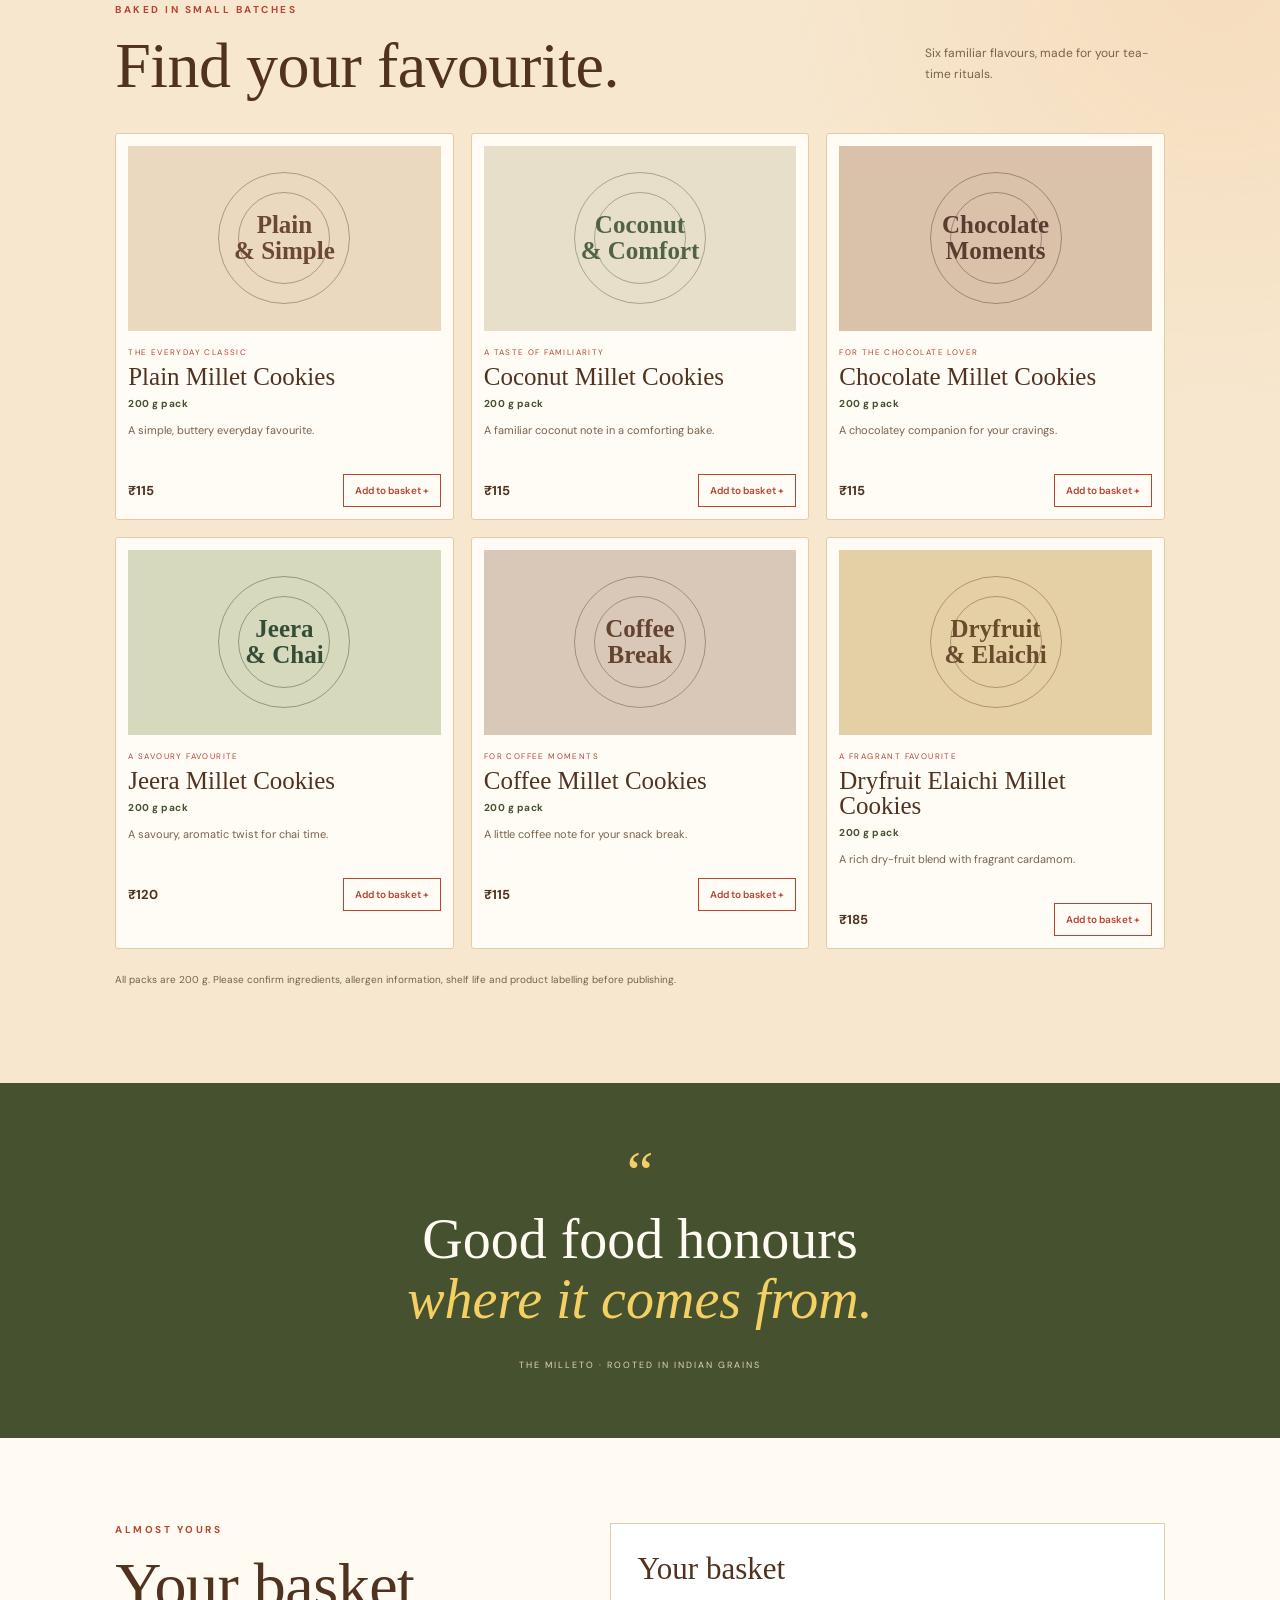
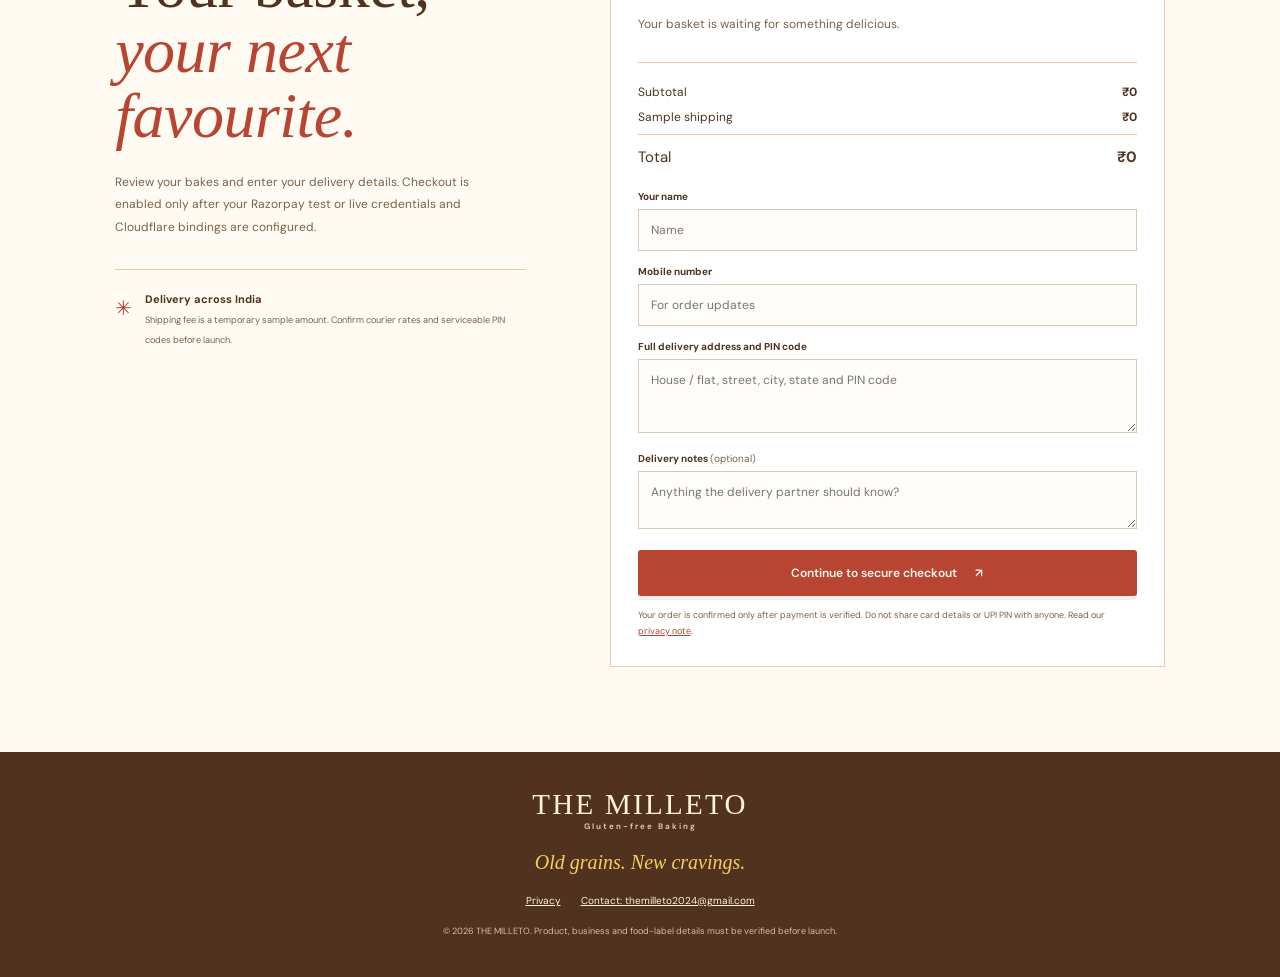
==== commit b1ed3b9a: "Update index.html" ====
--- a/index.html
+++ b/index.html
@@ -160,7 +160,7 @@
       <small>Gluten-free Baking</small>
     </a>
     <p>Old grains. New cravings.</p>
-    <div class="footer-links"><a href="/privacy.html">Privacy</a><a href="mailto:hello@example.com">Contact (update this email)</a></div>
+    <div class="footer-links"><a href="/privacy.html">Privacy</a><a href="mailto:hello@example.com">Contact: themilleto2024@gmail.com</a></div>
     <small>© <span id="year"></span> THE MILLETO. Product, business and food-label details must be verified before launch.</small>
   </footer>
 </body>
--- a/styles.css
+++ b/styles.css
@@ -12,9 +12,8 @@
   --field: #D9A044;
   --rose: #C85C43;
   --light-yellow: #FFF0B7;
-
-  --serif: "Cormorant Garamond", Georgia, serif;
-  --sans: "DM Sans", Arial, sans-serif;
+ --serif: "Yeseva One", Georgia, serif;
+--sans: "DM Sans", Arial, sans-serif;
 }
 *{box-sizing:border-box}
 html{scroll-behavior:smooth;scroll-padding-top:24px}
@@ -402,3 +401,62 @@
     letter-spacing: 0.7px;
   }
 }
+
+/* THE MILLETO — distinctive Indian-inspired typography */
+
+/* Main homepage headline */
+.hero h1 {
+  font-family: var(--serif);
+  font-weight: 400;
+  letter-spacing: -1.5px;
+  line-height: 0.98;
+}
+
+/* Main section headings */
+h2,
+.story h2,
+.section-heading h2,
+.checkout-intro h2 {
+  font-family: var(--serif);
+  font-weight: 400;
+  letter-spacing: -0.5px;
+  line-height: 1.02;
+}
+
+/* Large brand quote */
+.quote-band p {
+  font-family: var(--serif);
+  font-weight: 400;
+  line-height: 1.08;
+}
+
+/* Smaller pull quotes and harvest text */
+.pull-quote,
+.harvest-copy p,
+.site-footer > p {
+  font-family: var(--serif);
+  font-weight: 400;
+}
+
+/* Product names */
+.product-card h3,
+.checkout-card h3 {
+  font-family: var(--serif);
+  font-weight: 400;
+}
+
+/* Keep the brand wordmark refined */
+.wordmark-text > span,
+.wordmark > span,
+.footer-wordmark > span {
+  font-family: var(--serif);
+  font-weight: 400;
+}
+
+/* Preserve clean readability for supporting text */
+body,
+button,
+input,
+textarea {
+  font-family: var(--sans);
+}
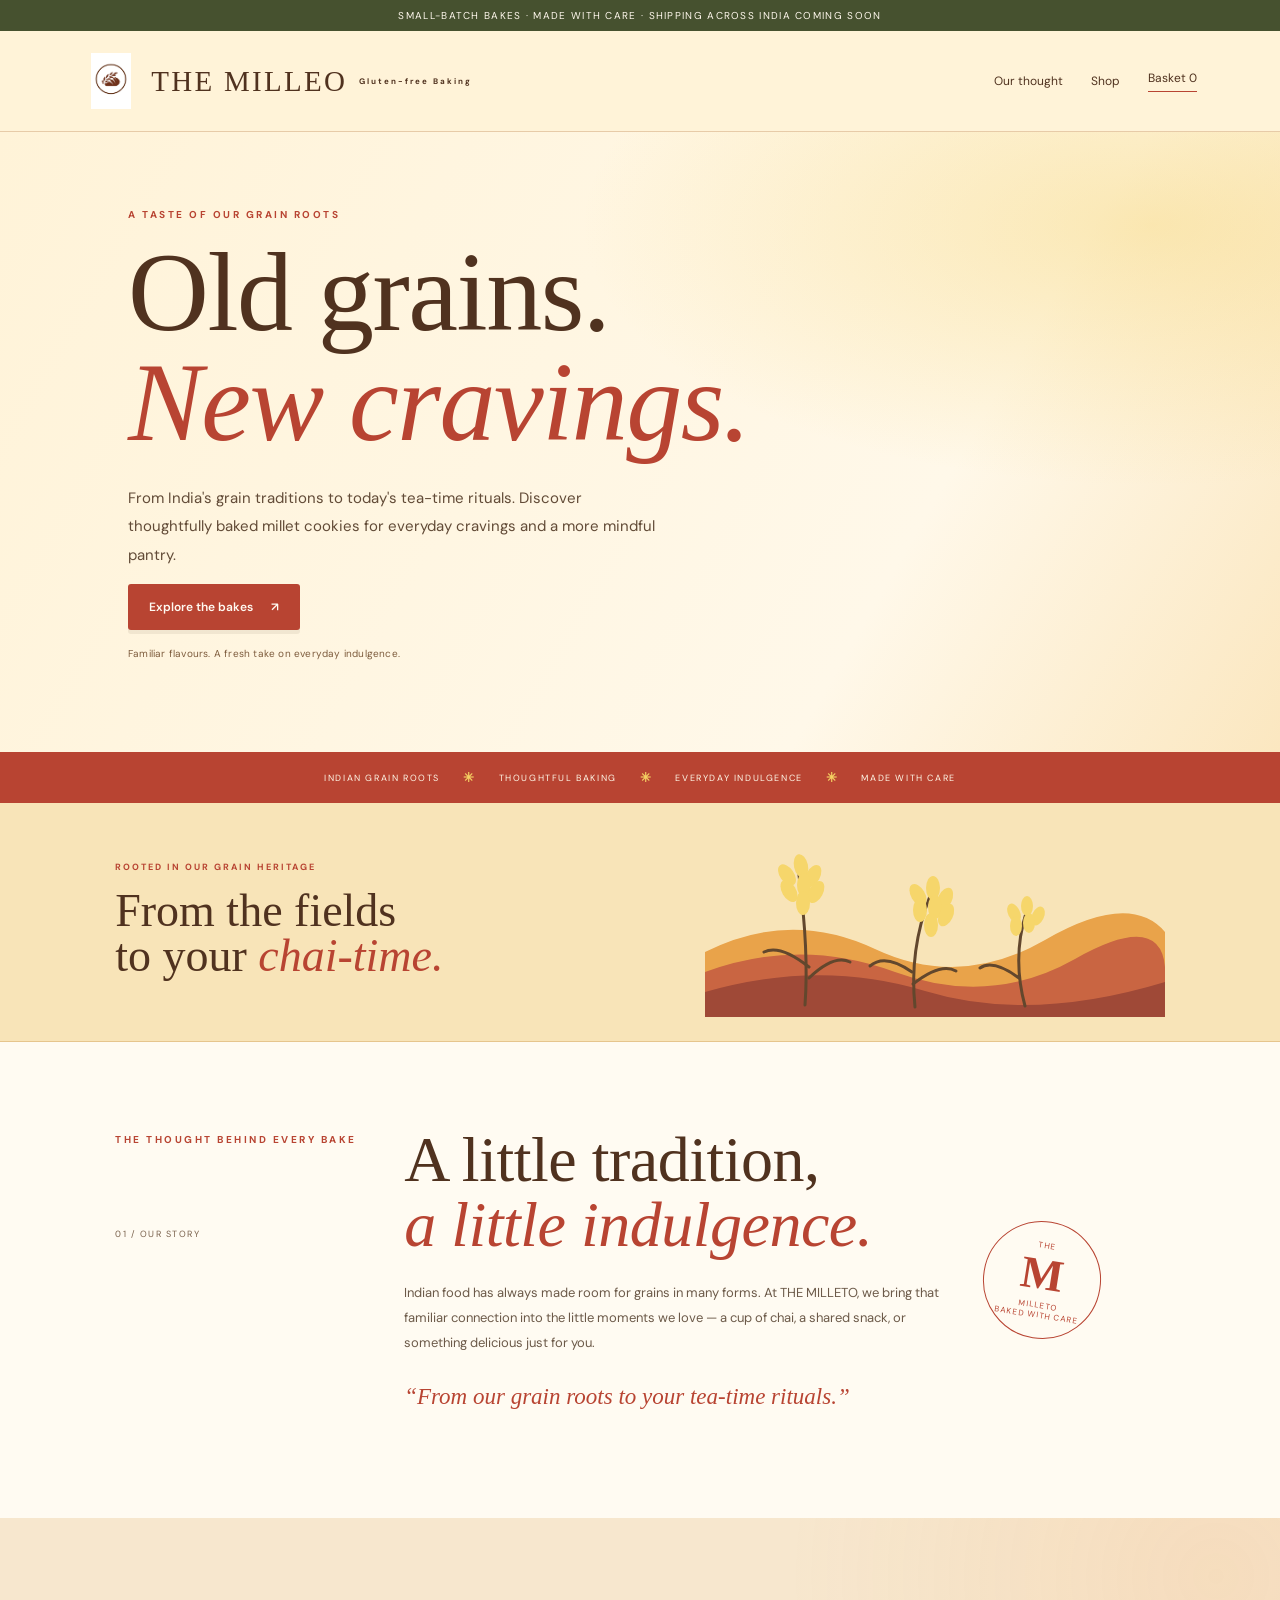
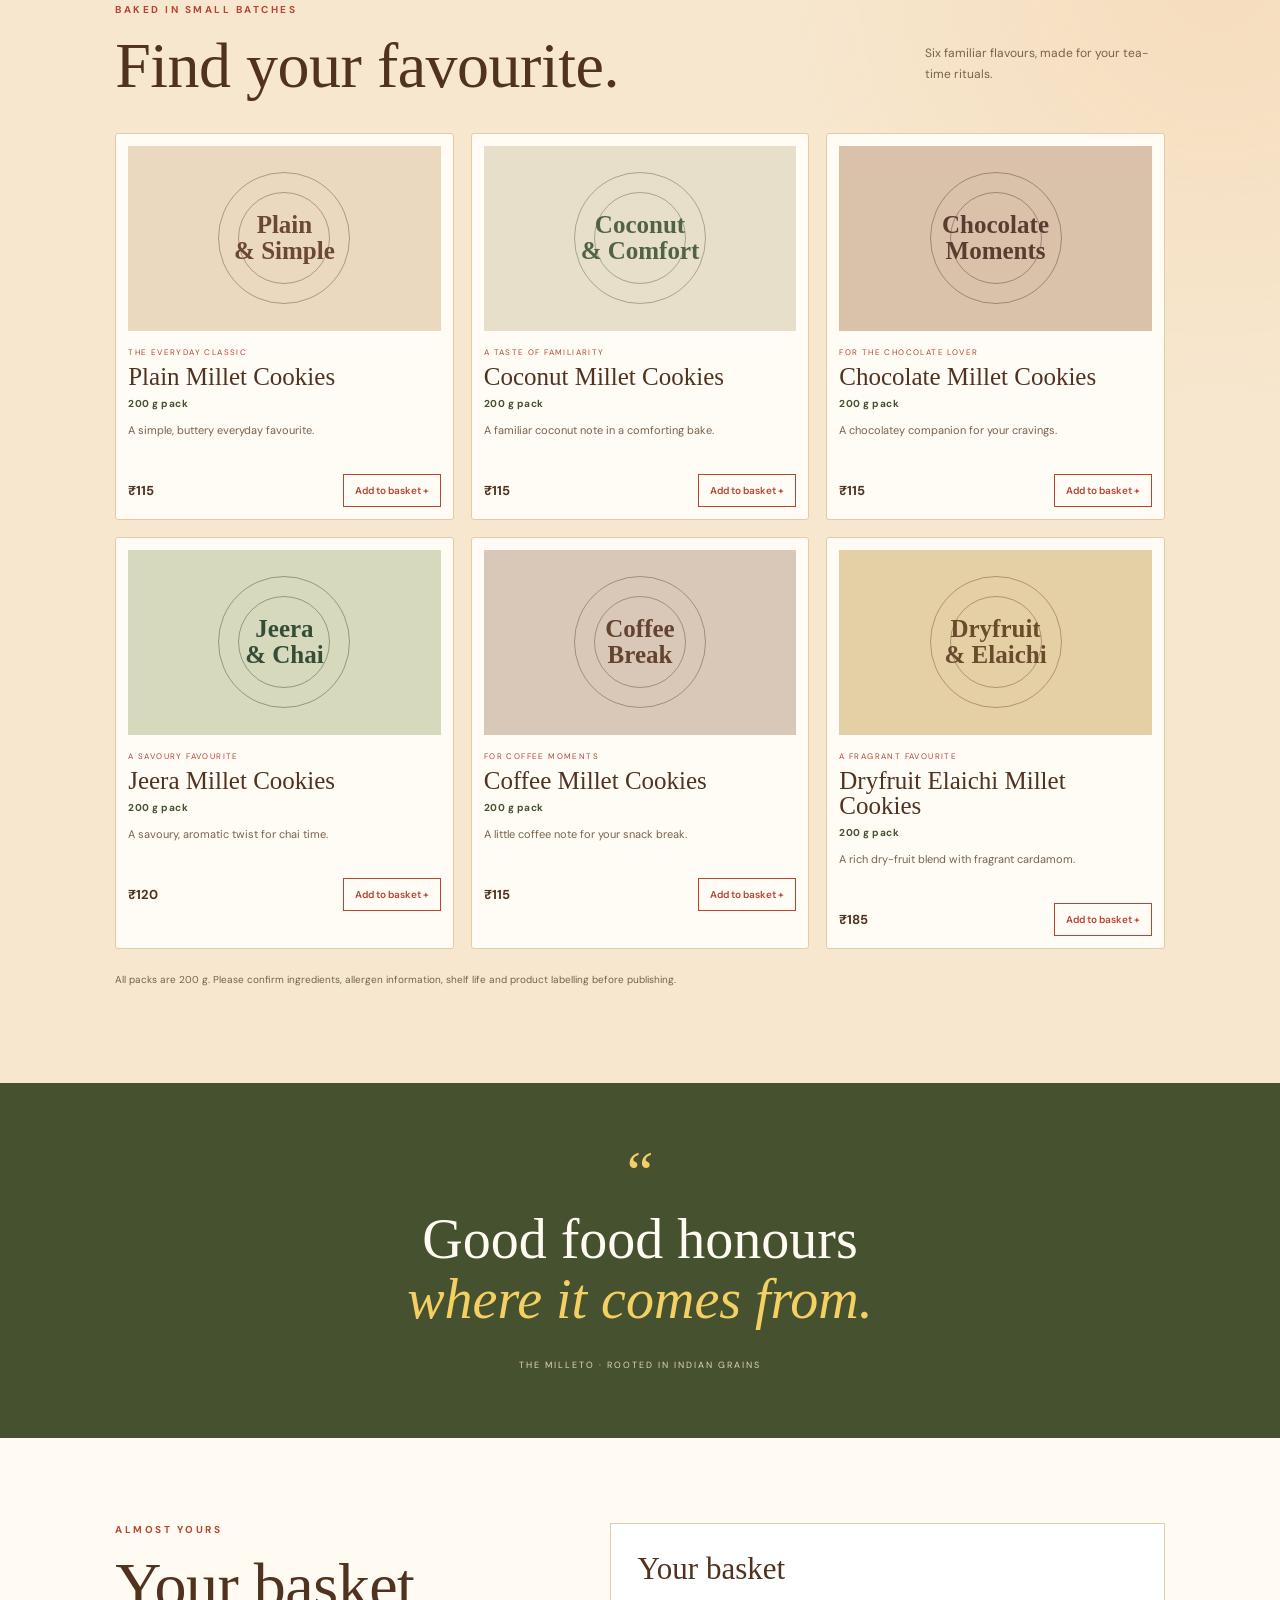
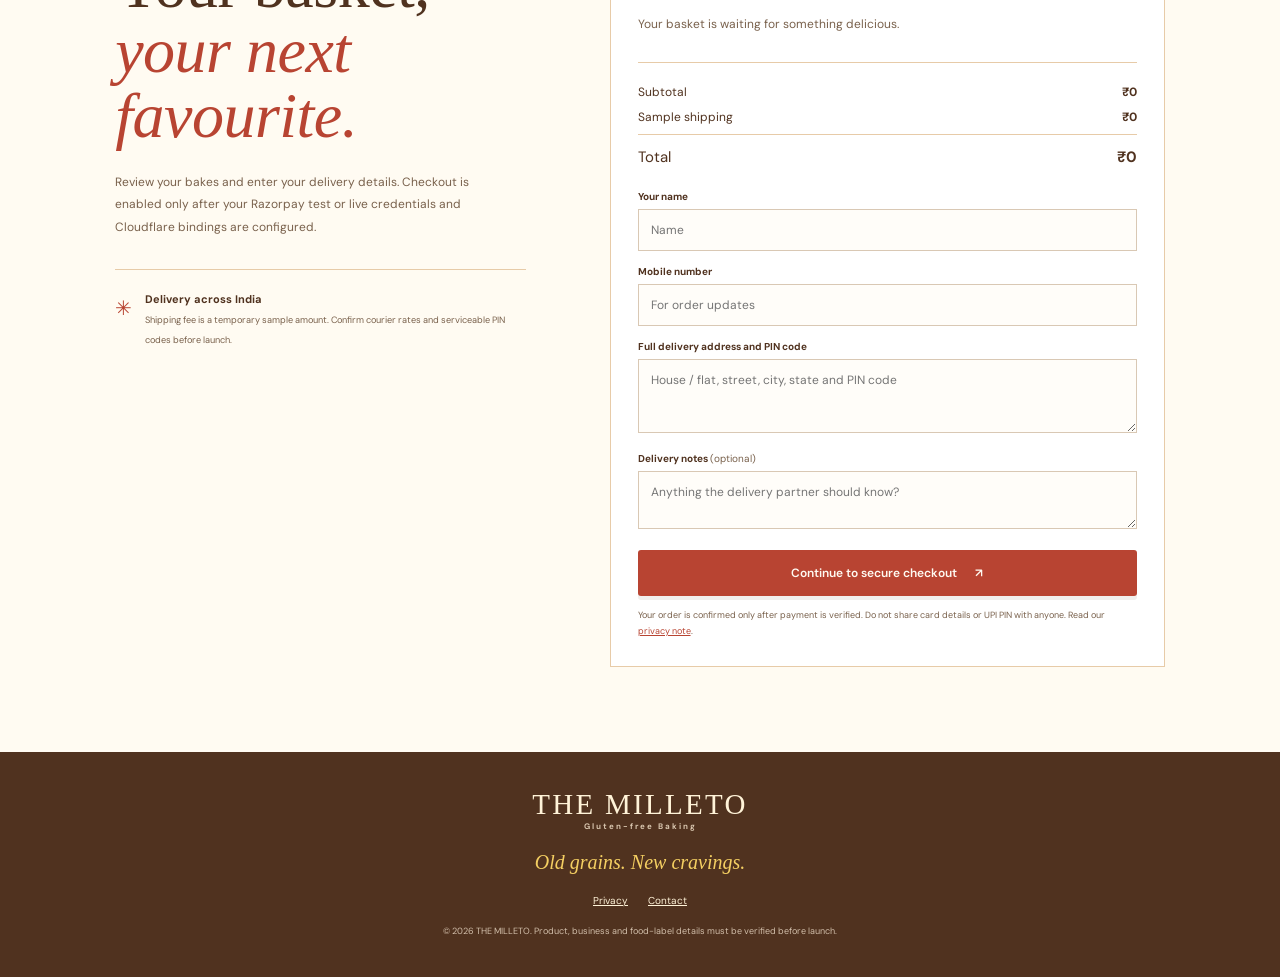
==== commit fcf4f3ee: "Update index.html" ====
--- a/index.html
+++ b/index.html
@@ -160,7 +160,15 @@
       <small>Gluten-free Baking</small>
     </a>
     <p>Old grains. New cravings.</p>
-    <div class="footer-links"><a href="/privacy.html">Privacy</a><a href="mailto:hello@example.com">Contact: themilleto2024@gmail.com</a></div>
+    <div class="footer-links"><a href="/privacy.html">Privacy
+    </a>     
+<a href="https://mail.google.com/mail/?view=cm&fs=1&to=themilleto2024@gmail.com"
+   target="_blank"
+   rel="noopener noreferrer">
+  Contact
+</a>
+    </a>
+    </div>
     <small>© <span id="year"></span> THE MILLETO. Product, business and food-label details must be verified before launch.</small>
   </footer>
 </body>
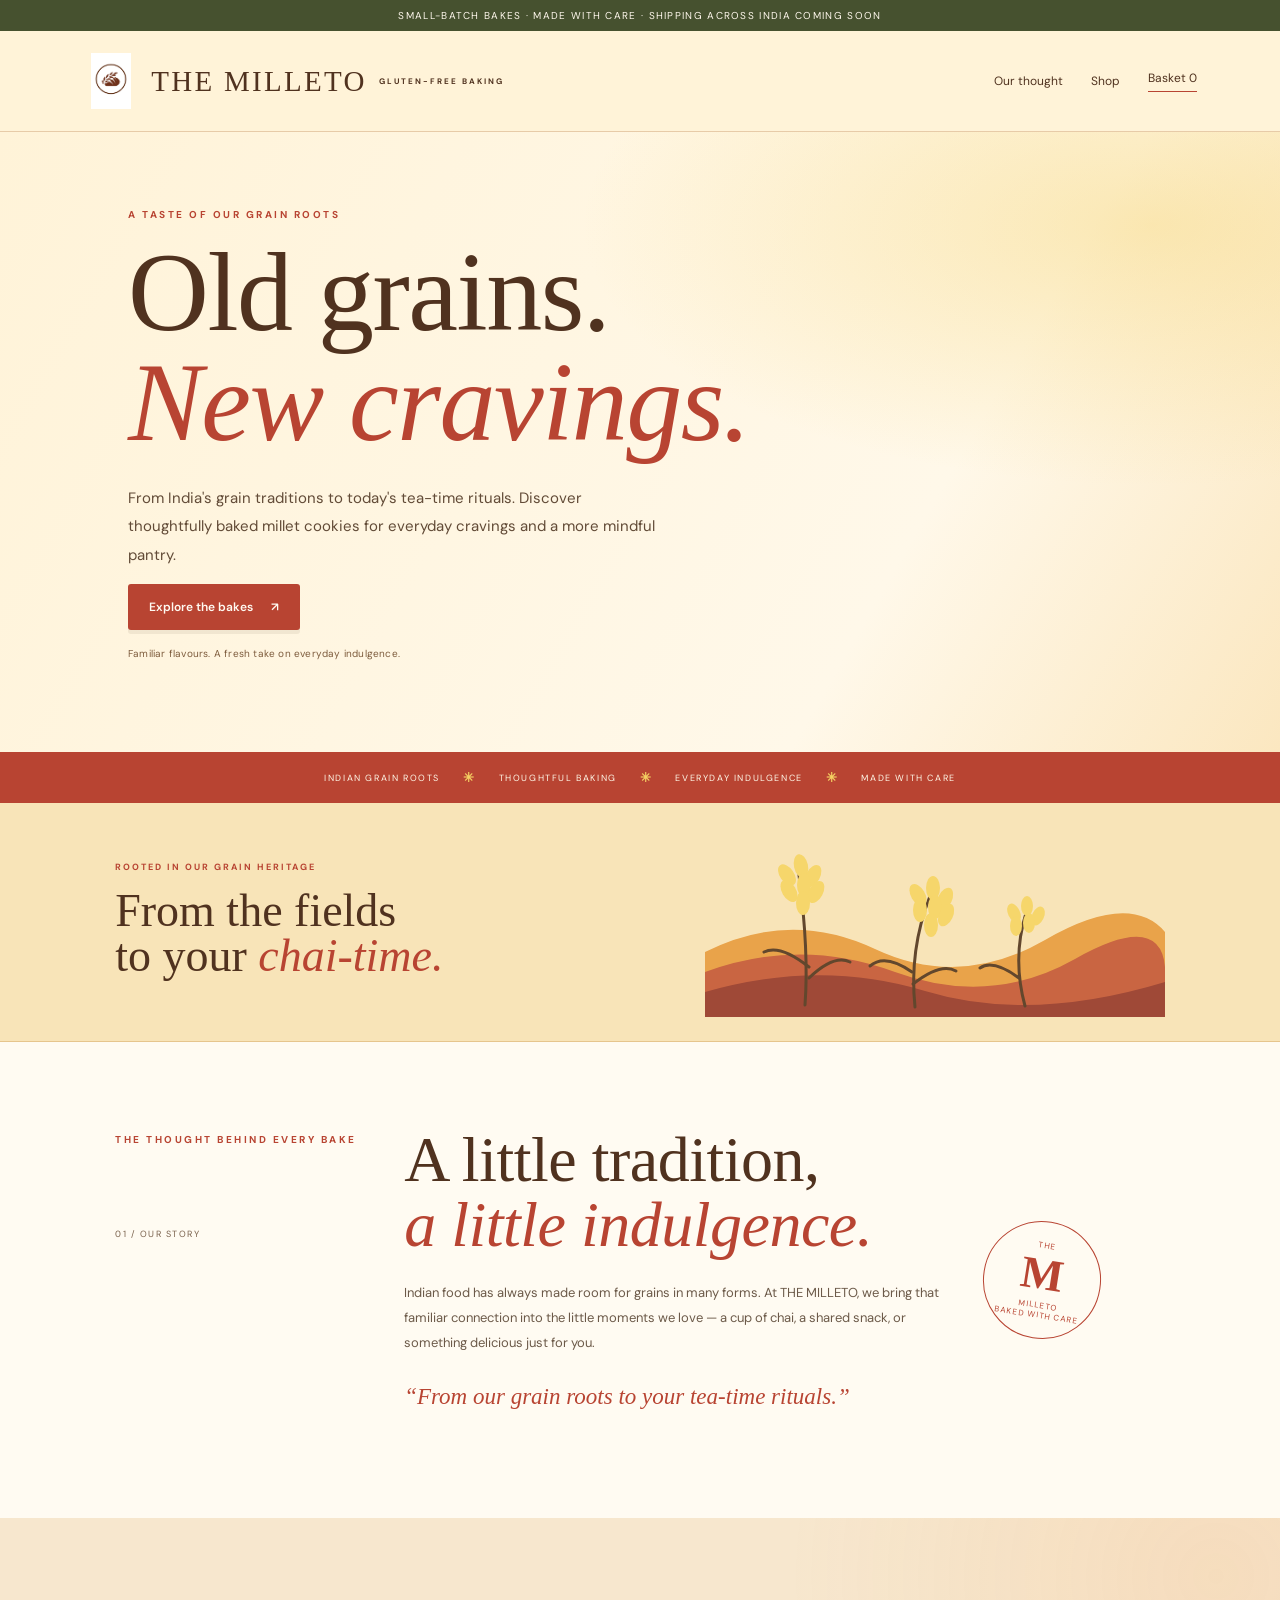
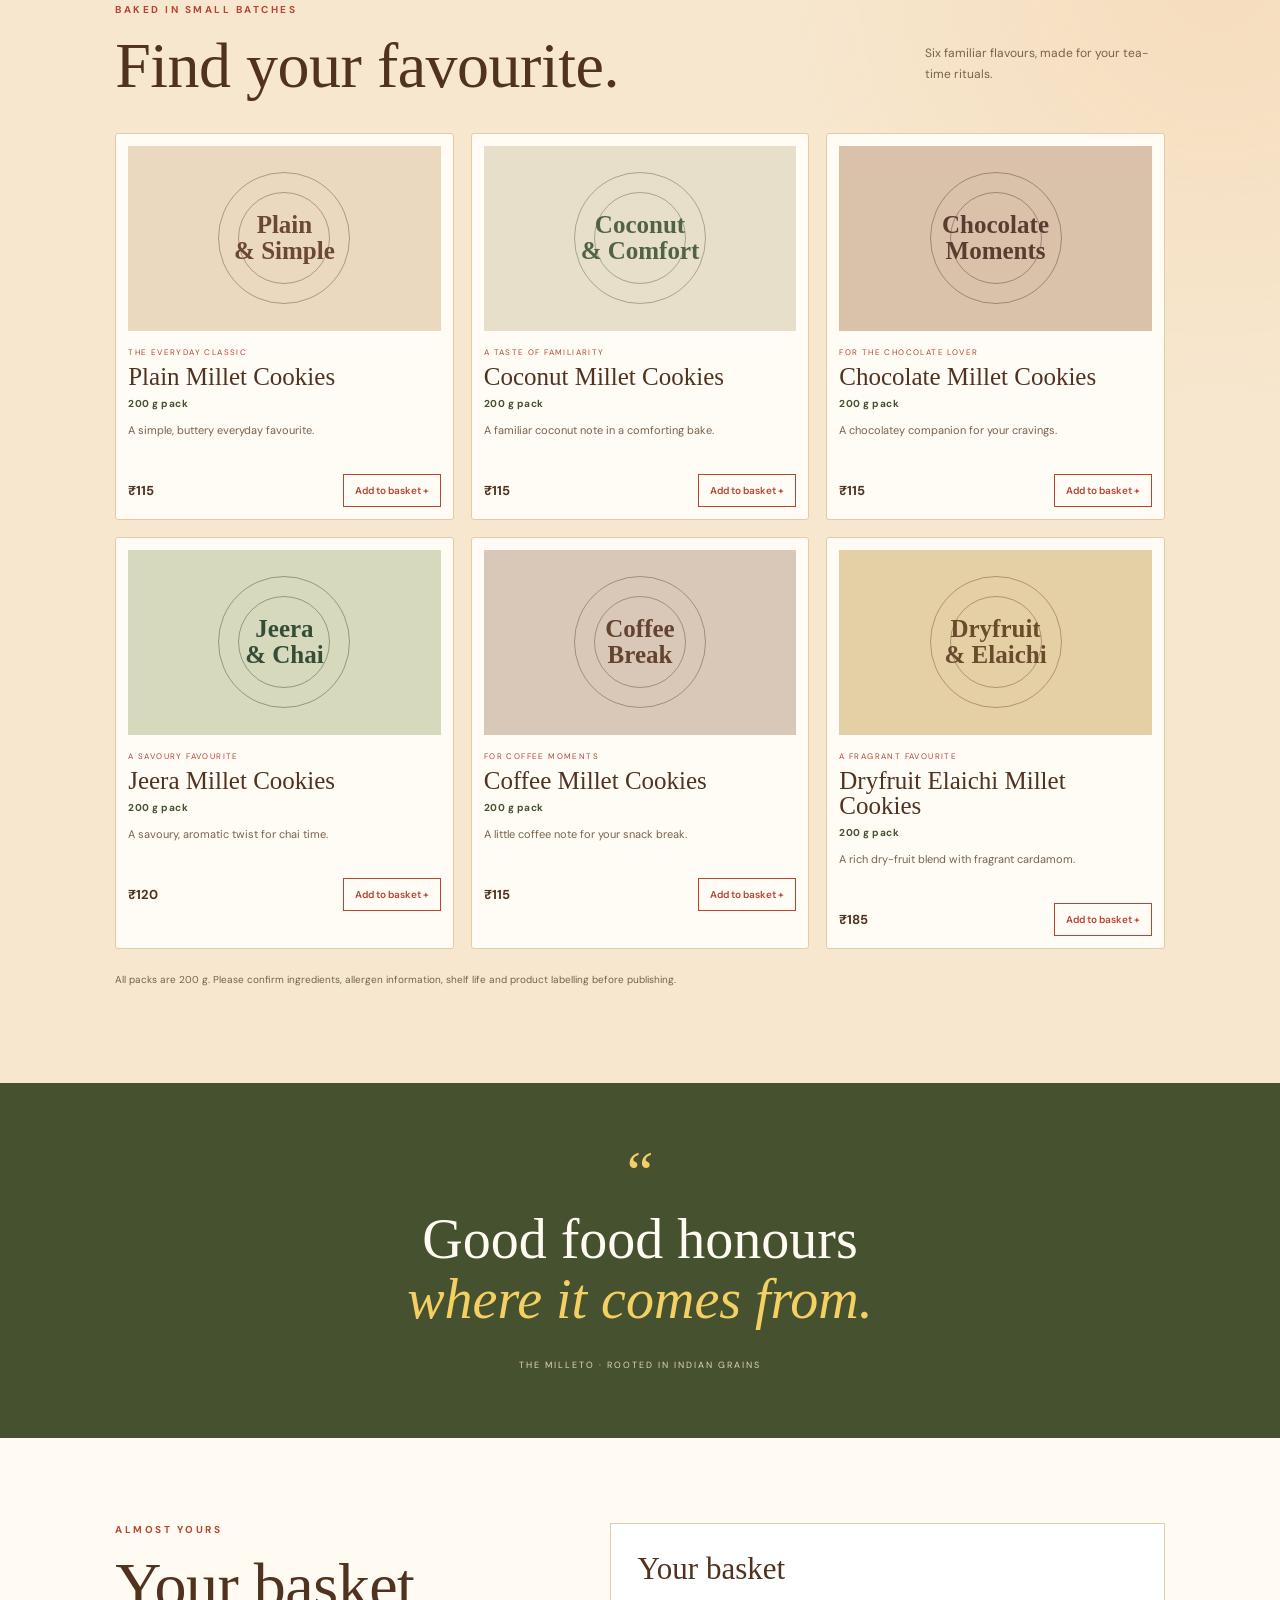
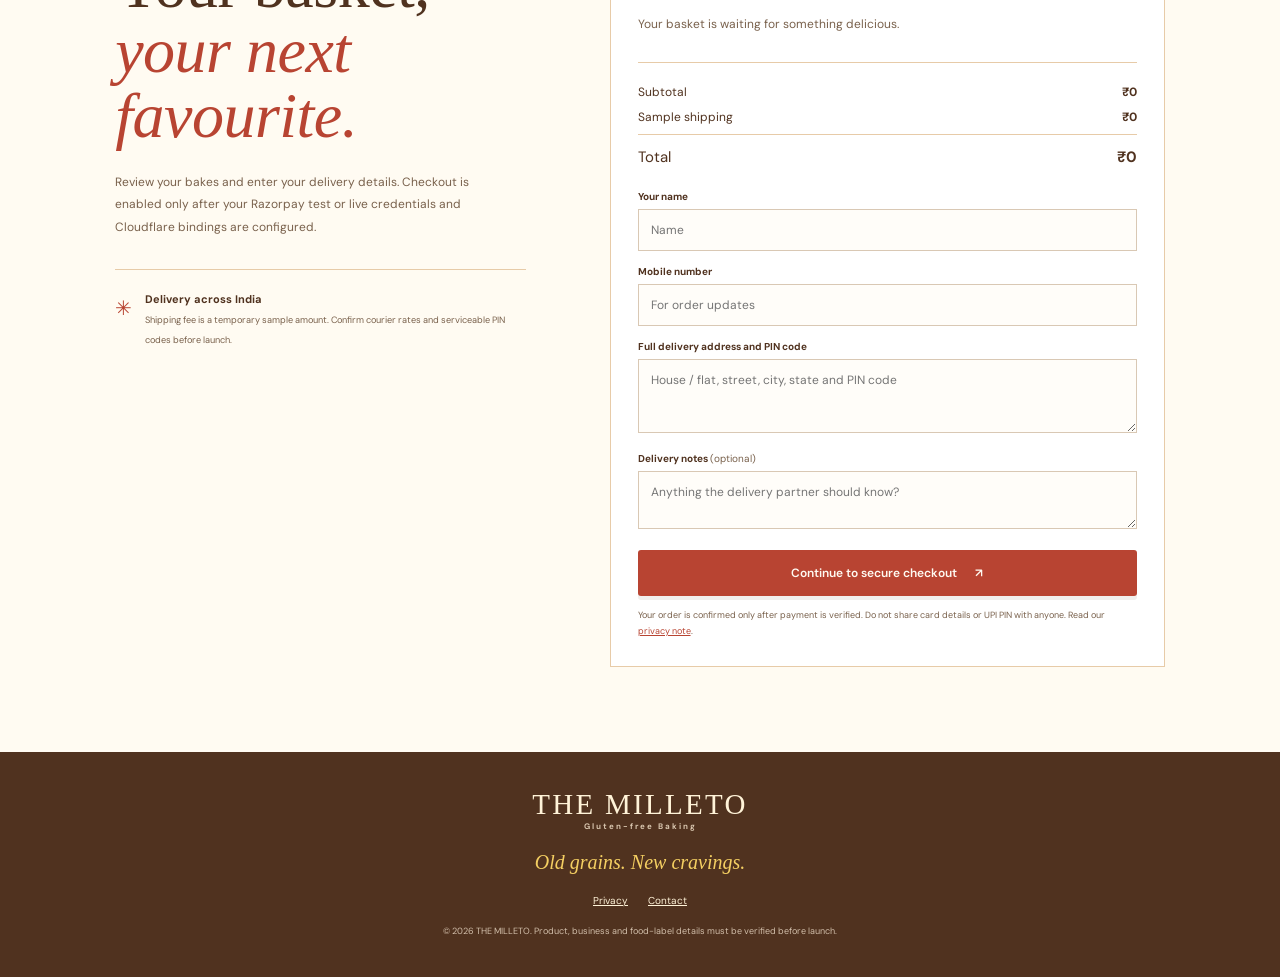
==== commit f7d8d751: "Update index.html" ====
--- a/index.html
+++ b/index.html
@@ -22,9 +22,11 @@
         src="Logo.png"
         alt="
       >
-      <span class="wordmark-text">
-     <span>THE MILLEO</span>
-      <small>Gluten-free Baking</small>
+      
+<span class="wordmark-text">
+  <span>THE MILLETO</span>
+  <small>GLUTEN-FREE BAKING</small>
+</span>
     </a>
     <nav><a href="#story">Our thought</a><a href="#shop">Shop</a><a href="#checkout" class="nav-cart">Basket <span id="count">0</span></a></nav>
   </header>
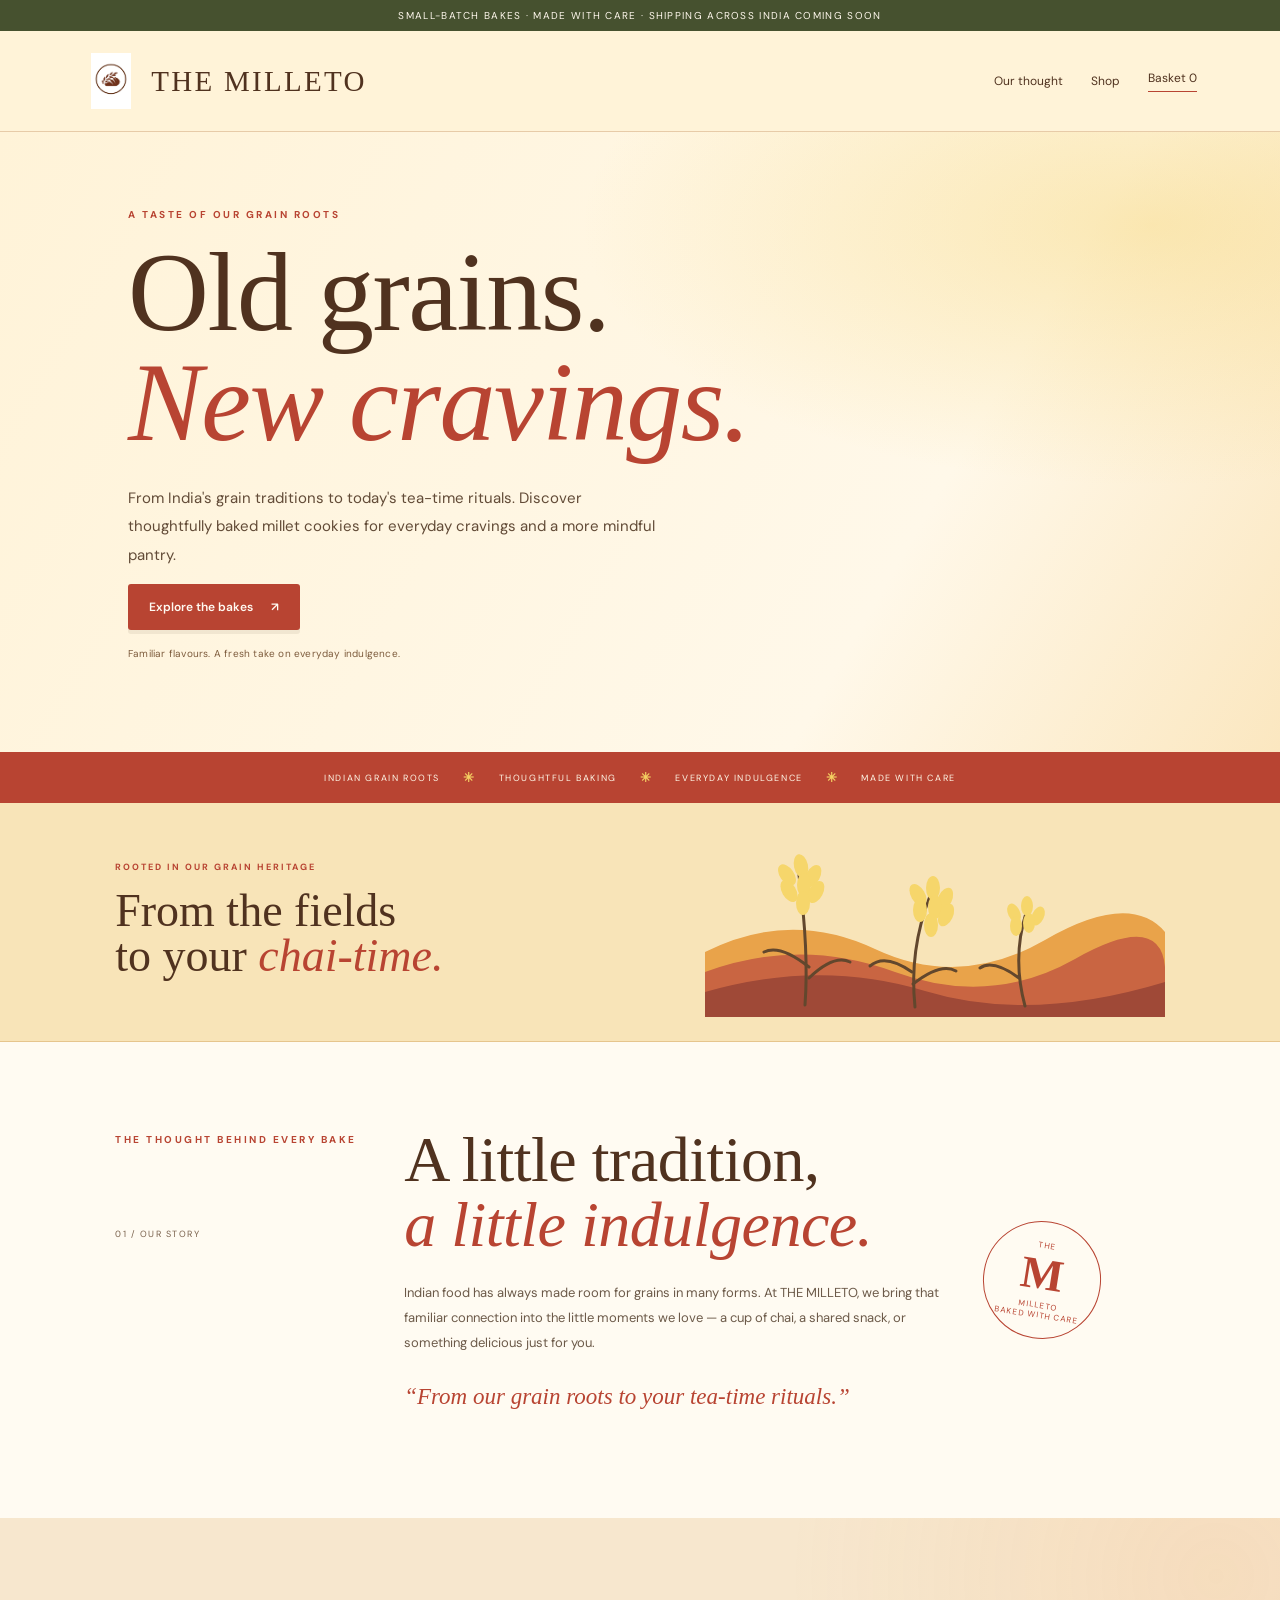
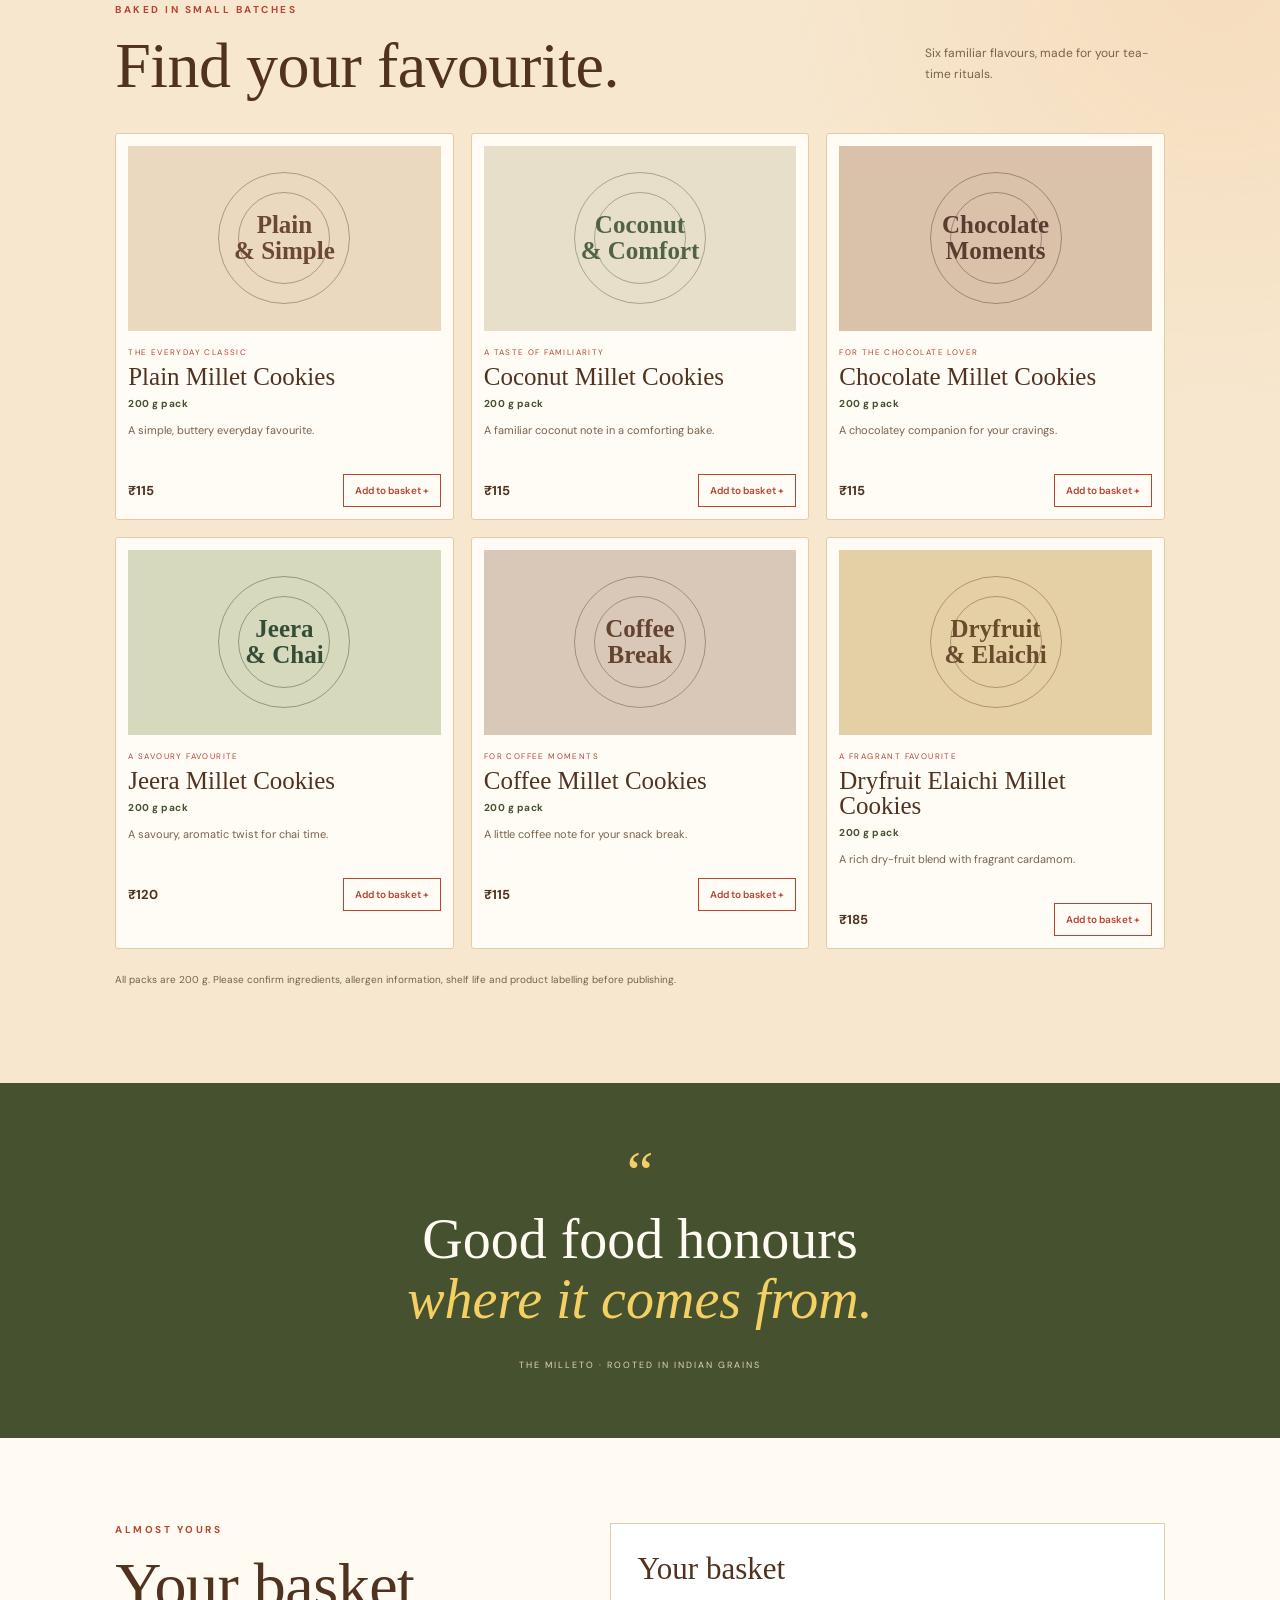
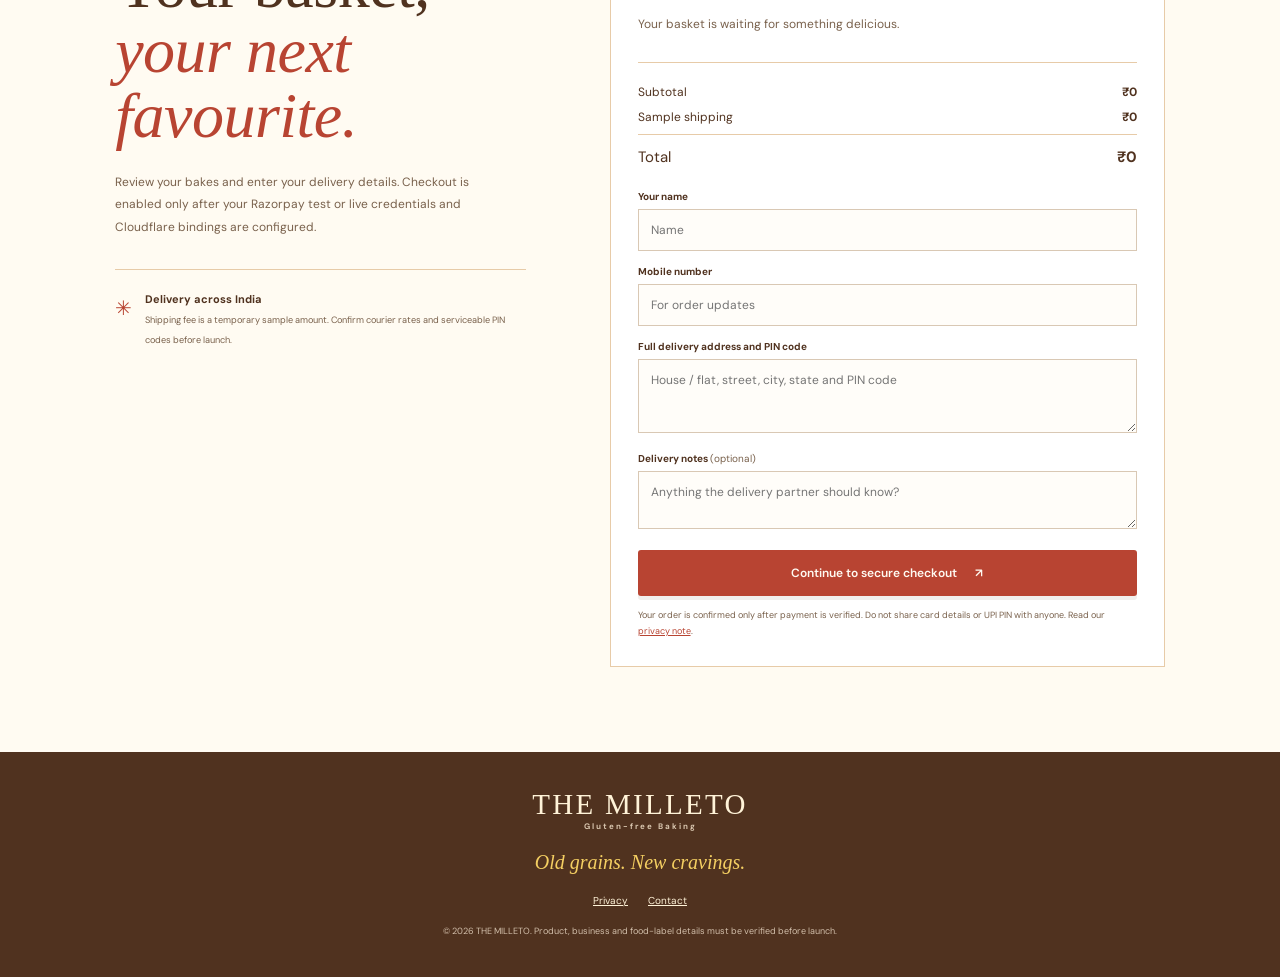
==== commit f0808a45: "Update index.html" ====
--- a/index.html
+++ b/index.html
@@ -25,7 +25,6 @@
       
 <span class="wordmark-text">
   <span>THE MILLETO</span>
-  <small>GLUTEN-FREE BAKING</small>
 </span>
     </a>
     <nav><a href="#story">Our thought</a><a href="#shop">Shop</a><a href="#checkout" class="nav-cart">Basket <span id="count">0</span></a></nav>
--- a/styles.css
+++ b/styles.css
@@ -460,3 +460,20 @@
 textarea {
   font-family: var(--sans);
 }
+
+.site-header .wordmark-text {
+  display: flex;
+  flex-direction: column;
+  align-items: flex-start;
+  gap: 3px;
+}
+
+.site-header .wordmark-text > span {
+  line-height: 1.05;
+}
+
+.site-header .wordmark-text small {
+  font-size: 10px;
+  letter-spacing: 2px;
+  line-height: 1.4;
+}
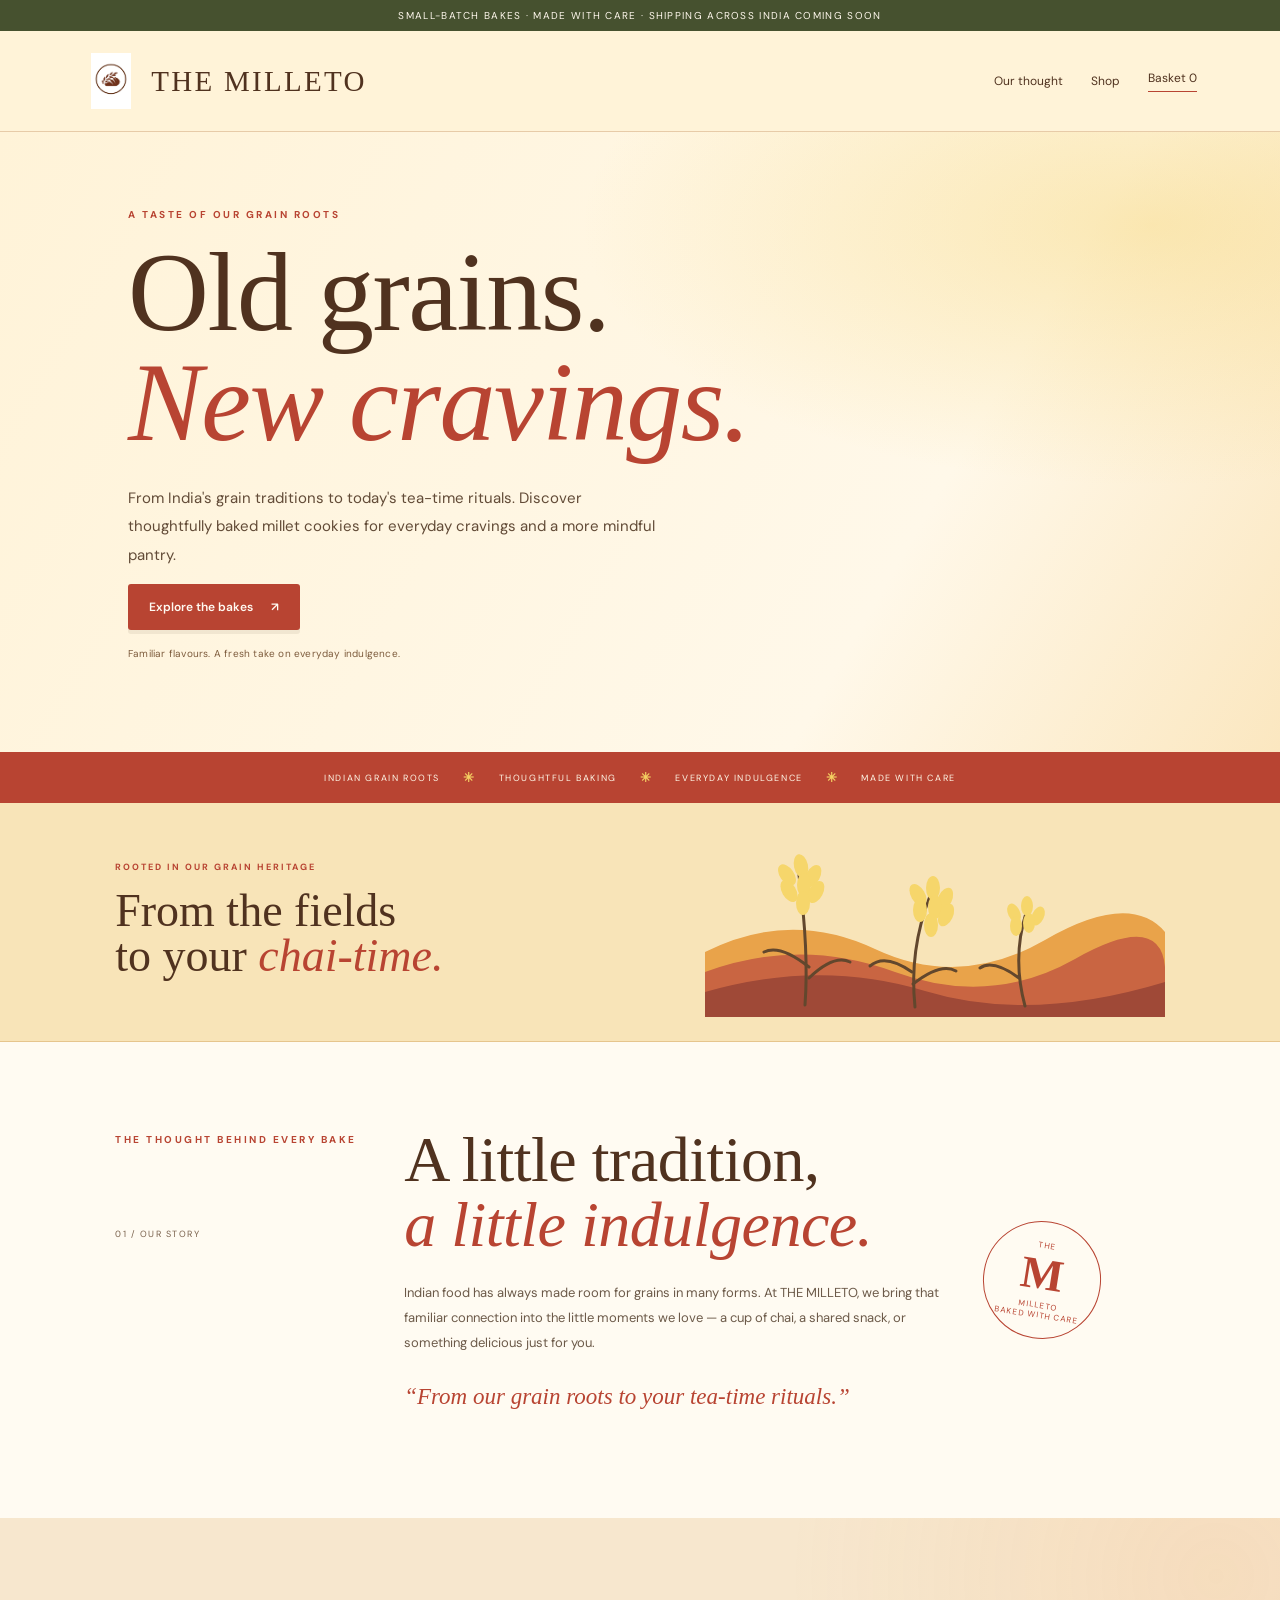
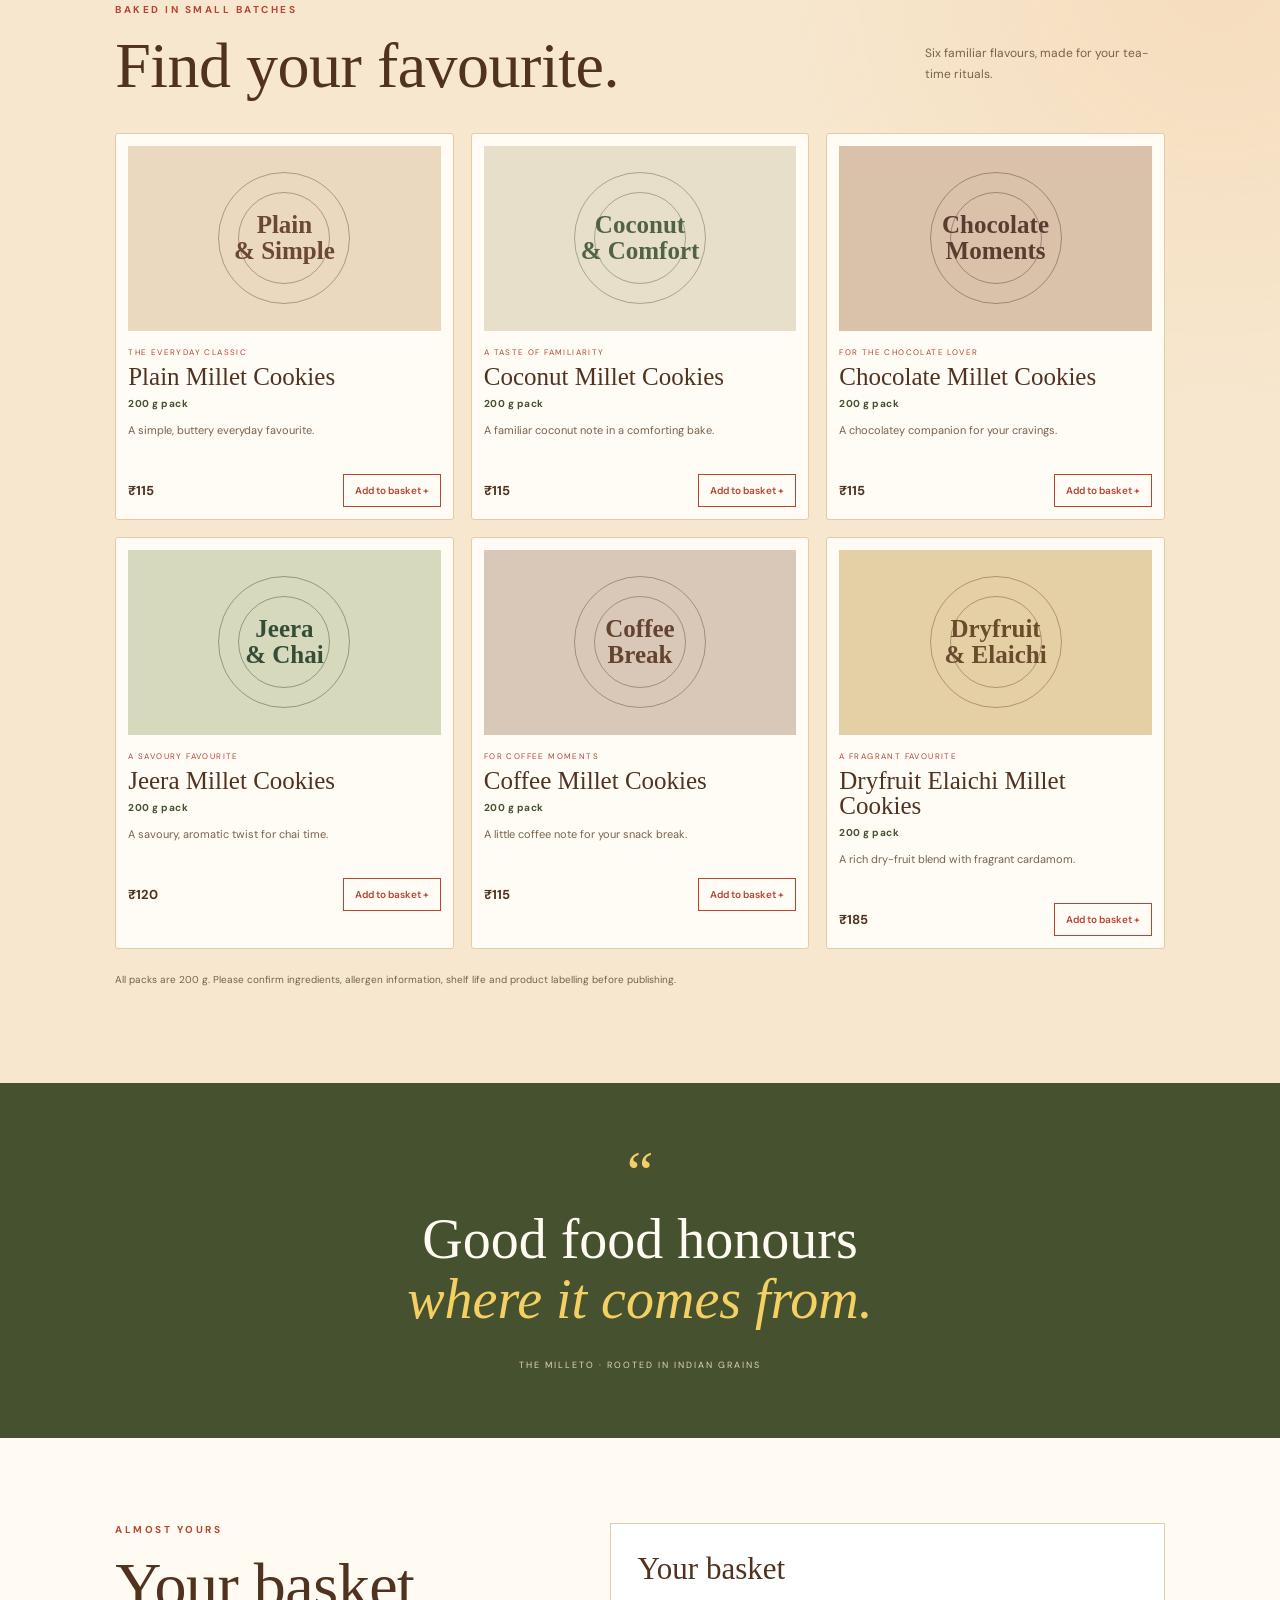
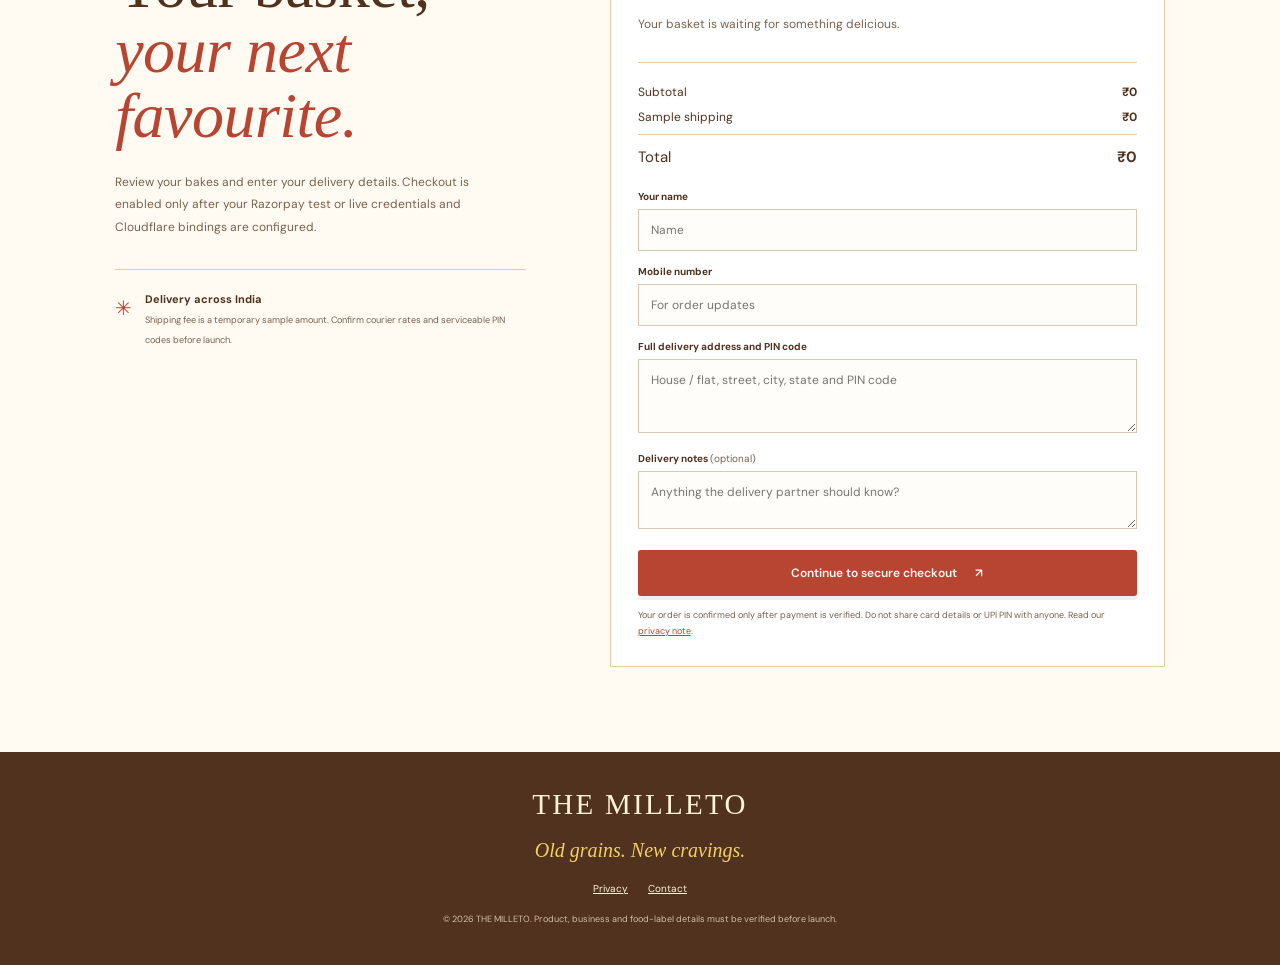
==== commit 46289b91: "Update index.html" ====
--- a/index.html
+++ b/index.html
@@ -158,7 +158,6 @@
   <footer class="site-footer">
     <a class="wordmark footer-wordmark" href="/"> 
       <span>THE MILLETO</span>
-      <small>Gluten-free Baking</small>
     </a>
     <p>Old grains. New cravings.</p>
     <div class="footer-links"><a href="/privacy.html">Privacy
